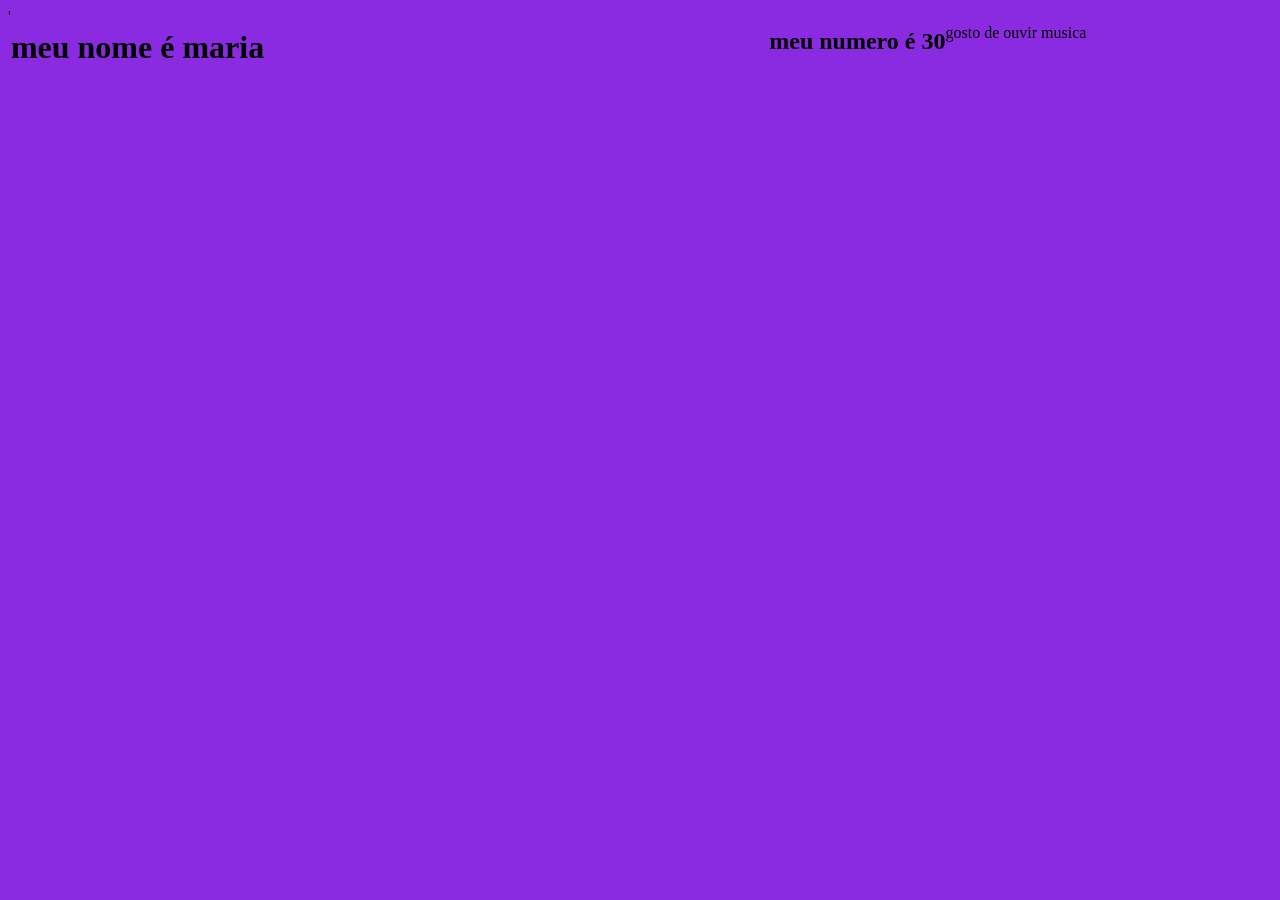
==== index.html @ 8f7a3055 "gfd" ====
'<!DOCTYPE html>
<html lang="pt">
<head>
    <meta charset="UTF-8">
    <meta name="viewport" content="width=device-width, initial-scale=1.0">
    <title>coxa doido</title>
    <link rel="stylesheet" href="style.css">
</head>
<body>
  <h1 class="nome">meu nome é maria</h1> 
    <h2>meu numero é 30</h2>
<p>gosto de ouvir musica</p>
</body>
</html>
---- style.css ----
.nome{
    width: 60%;
}

body{
background-color: #8a2be2;
display: flex;
}

div{
    margin: 20px;
    padding: 20px;
}
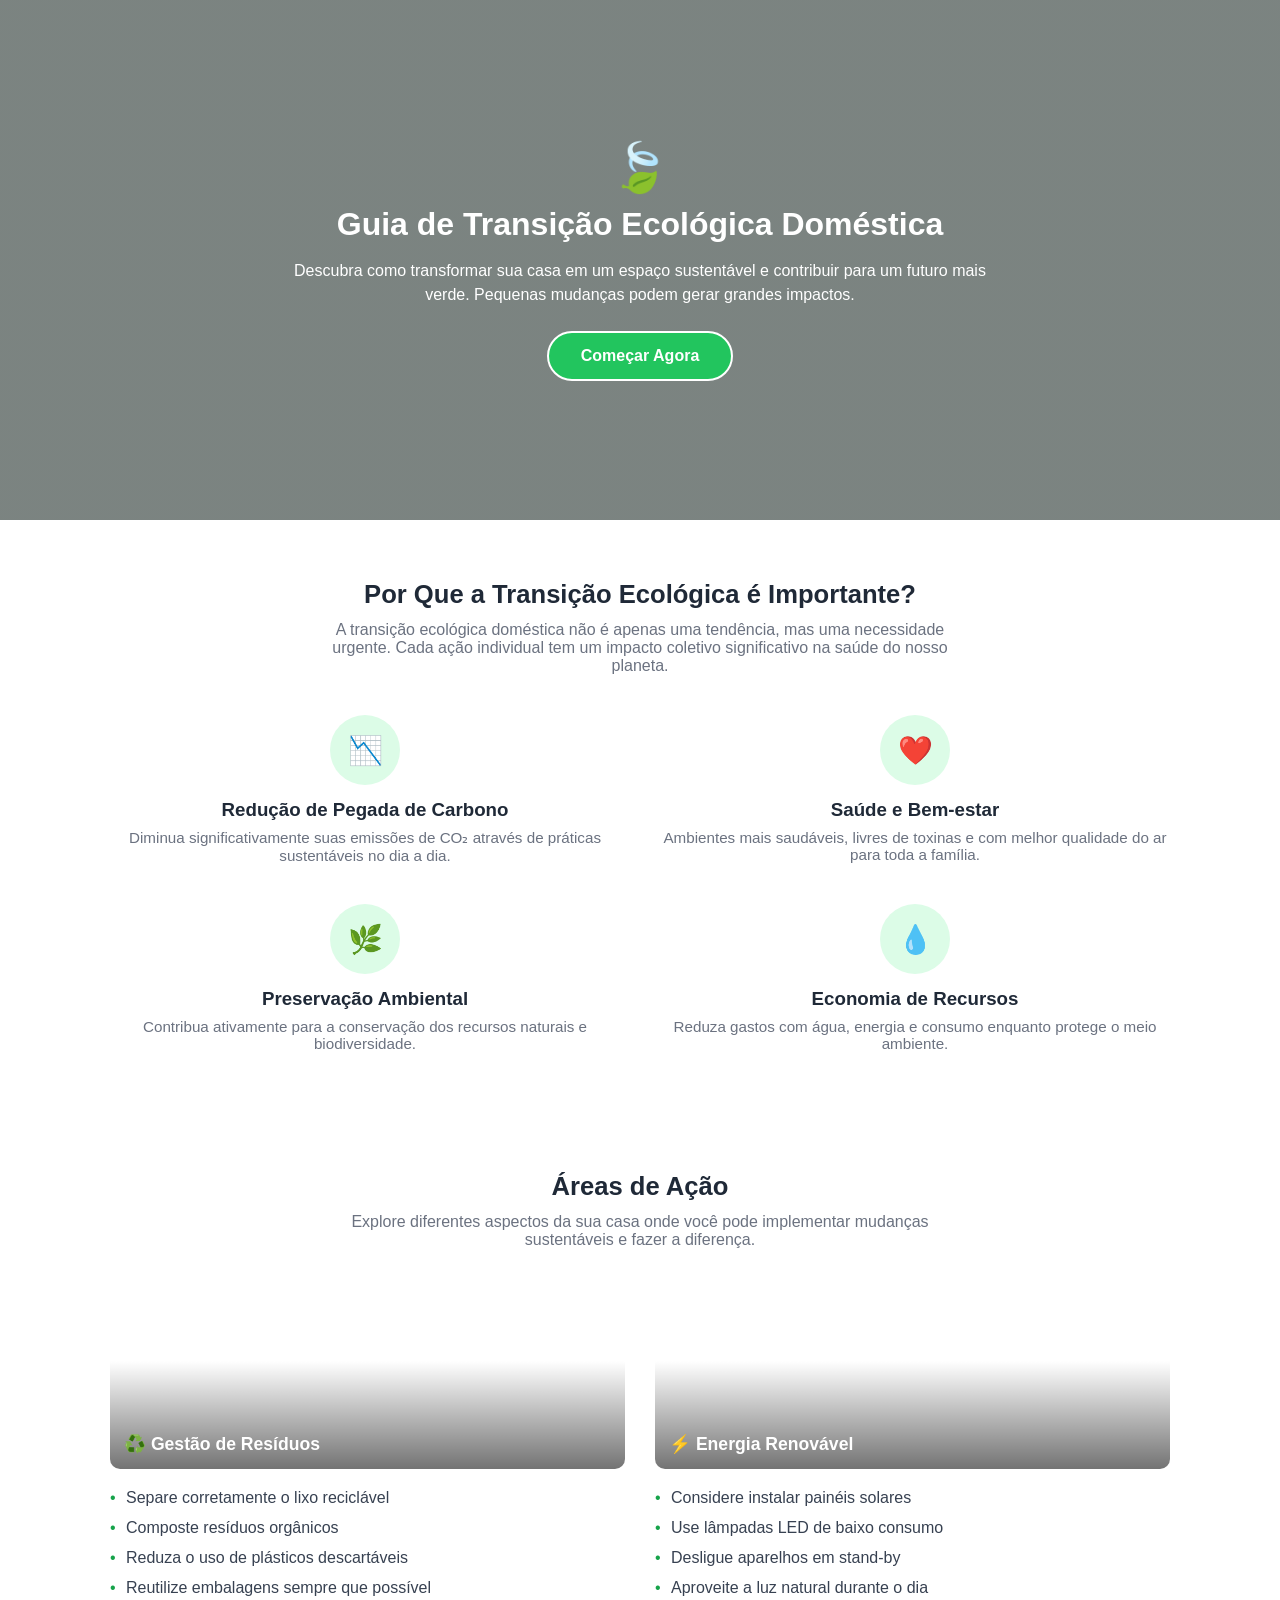
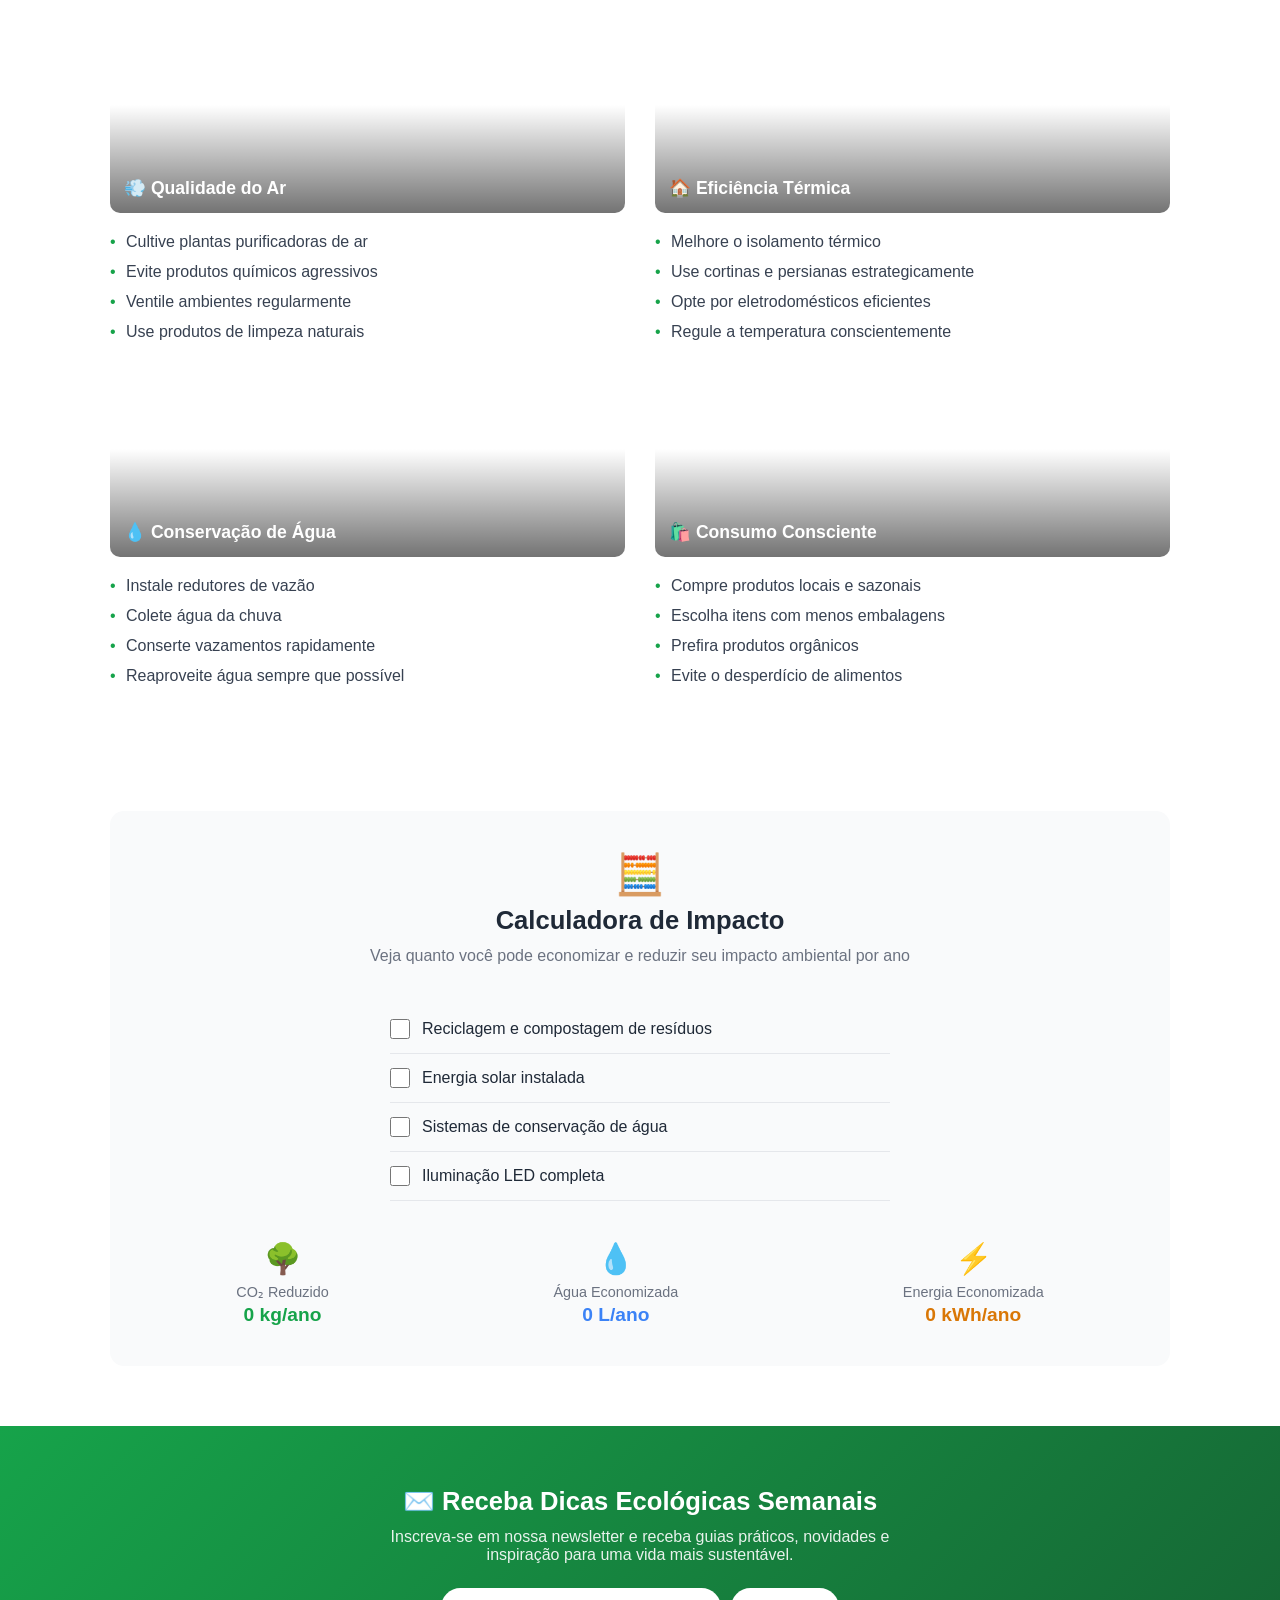
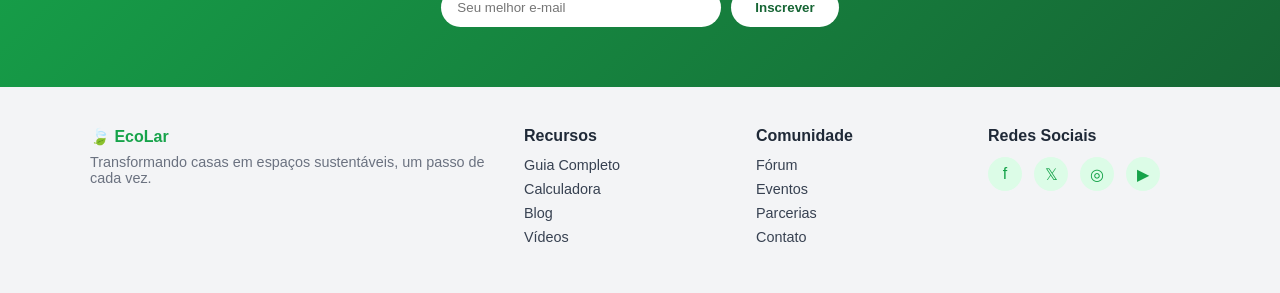
==== commit 68af2e0d: "ygfy8of" ====
--- a/index.html
+++ b/index.html
@@ -1,14 +1,219 @@
-'<!DOCTYPE html>
-<html lang="pt">
+<!DOCTYPE html>
+<html lang="pt-BR">
 <head>
-    <meta charset="UTF-8">
-    <meta name="viewport" content="width=device-width, initial-scale=1.0">
-    <title>coxa doido</title>
-    <link rel="stylesheet" href="style.css">
+<meta charset="UTF-8">
+<meta name="viewport" content="width=device-width, initial-scale=1.0">
+<title>EcoLar - Guia de Transição Ecológica Doméstica</title>
+<link rel="stylesheet" href="style.css">
 </head>
 <body>
-  <h1 class="nome">meu nome é maria</h1> 
-    <h2>meu numero é 30</h2>
-<p>gosto de ouvir musica</p>
+
+  <div class="hero">
+    <div class="hero-inner">
+      <div class="leaf-icon">🍃</div>
+      <h1>Guia de Transição Ecológica Doméstica</h1>
+      <p>Descubra como transformar sua casa em um espaço sustentável e contribuir para um futuro mais verde. Pequenas mudanças podem gerar grandes impactos.</p>
+      <button class="btn-primary" onclick="document.getElementById('calculadora').scrollIntoView({behavior:'smooth'})">Começar Agora</button>
+    </div>
+  </div>
+
+  <section>
+    <h2>Por Que a Transição Ecológica é Importante?</h2>
+    <p class="subtitle">A transição ecológica doméstica não é apenas uma tendência, mas uma necessidade urgente. Cada ação individual tem um impacto coletivo significativo na saúde do nosso planeta.</p>
+    <div class="why-grid">
+      <div class="why-item">
+        <div class="icon-circle">📉</div>
+        <h3>Redução de Pegada de Carbono</h3>
+        <p>Diminua significativamente suas emissões de CO₂ através de práticas sustentáveis no dia a dia.</p>
+      </div>
+      <div class="why-item">
+        <div class="icon-circle">❤️</div>
+        <h3>Saúde e Bem-estar</h3>
+        <p>Ambientes mais saudáveis, livres de toxinas e com melhor qualidade do ar para toda a família.</p>
+      </div>
+      <div class="why-item">
+        <div class="icon-circle">🌿</div>
+        <h3>Preservação Ambiental</h3>
+        <p>Contribua ativamente para a conservação dos recursos naturais e biodiversidade.</p>
+      </div>
+      <div class="why-item">
+        <div class="icon-circle">💧</div>
+        <h3>Economia de Recursos</h3>
+        <p>Reduza gastos com água, energia e consumo enquanto protege o meio ambiente.</p>
+      </div>
+    </div>
+  </section>
+
+  <section>
+    <h2>Áreas de Ação</h2>
+    <p class="subtitle">Explore diferentes aspectos da sua casa onde você pode implementar mudanças sustentáveis e fazer a diferença.</p>
+    <div class="cards-grid">
+      <div class="card">
+        <div class="card-img bg1"><span>♻️ Gestão de Resíduos</span></div>
+        <ul>
+          <li>Separe corretamente o lixo reciclável</li>
+          <li>Composte resíduos orgânicos</li>
+          <li>Reduza o uso de plásticos descartáveis</li>
+          <li>Reutilize embalagens sempre que possível</li>
+        </ul>
+      </div>
+      <div class="card">
+        <div class="card-img bg2"><span>⚡ Energia Renovável</span></div>
+        <ul>
+          <li>Considere instalar painéis solares</li>
+          <li>Use lâmpadas LED de baixo consumo</li>
+          <li>Desligue aparelhos em stand-by</li>
+          <li>Aproveite a luz natural durante o dia</li>
+        </ul>
+      </div>
+      <div class="card">
+        <div class="card-img bg3"><span>💨 Qualidade do Ar</span></div>
+        <ul>
+          <li>Cultive plantas purificadoras de ar</li>
+          <li>Evite produtos químicos agressivos</li>
+          <li>Ventile ambientes regularmente</li>
+          <li>Use produtos de limpeza naturais</li>
+        </ul>
+      </div>
+      <div class="card">
+        <div class="card-img bg4"><span>🏠 Eficiência Térmica</span></div>
+        <ul>
+          <li>Melhore o isolamento térmico</li>
+          <li>Use cortinas e persianas estrategicamente</li>
+          <li>Opte por eletrodomésticos eficientes</li>
+          <li>Regule a temperatura conscientemente</li>
+        </ul>
+      </div>
+      <div class="card">
+        <div class="card-img bg5"><span>💧 Conservação de Água</span></div>
+        <ul>
+          <li>Instale redutores de vazão</li>
+          <li>Colete água da chuva</li>
+          <li>Conserte vazamentos rapidamente</li>
+          <li>Reaproveite água sempre que possível</li>
+        </ul>
+      </div>
+      <div class="card">
+        <div class="card-img bg6"><span>🛍️ Consumo Consciente</span></div>
+        <ul>
+          <li>Compre produtos locais e sazonais</li>
+          <li>Escolha itens com menos embalagens</li>
+          <li>Prefira produtos orgânicos</li>
+          <li>Evite o desperdício de alimentos</li>
+        </ul>
+      </div>
+    </div>
+  </section>
+
+  <section id="calculadora">
+    <div class="calc-box">
+      <div class="calc-icon">🧮</div>
+      <h2>Calculadora de Impacto</h2>
+      <p class="subtitle">Veja quanto você pode economizar e reduzir seu impacto ambiental por ano</p>
+
+      <div class="calc-options">
+        <label class="calc-option">
+          <input type="checkbox" class="calc-check" data-co2="120" data-agua="0" data-energia="0">
+          Reciclagem e compostagem de resíduos
+        </label>
+        <label class="calc-option">
+          <input type="checkbox" class="calc-check" data-co2="800" data-agua="0" data-energia="2400">
+          Energia solar instalada
+        </label>
+        <label class="calc-option">
+          <input type="checkbox" class="calc-check" data-co2="30" data-agua="15000" data-energia="0">
+          Sistemas de conservação de água
+        </label>
+        <label class="calc-option">
+          <input type="checkbox" class="calc-check" data-co2="90" data-agua="0" data-energia="450">
+          Iluminação LED completa
+        </label>
+      </div>
+
+      <div class="calc-results">
+        <div class="result-item co2">
+          <div class="r-icon">🌳</div>
+          <div class="r-label">CO₂ Reduzido</div>
+          <div class="r-value"><span id="co2val">0</span> kg/ano</div>
+        </div>
+        <div class="result-item agua">
+          <div class="r-icon">💧</div>
+          <div class="r-label">Água Economizada</div>
+          <div class="r-value"><span id="aguaval">0</span> L/ano</div>
+        </div>
+        <div class="result-item energia">
+          <div class="r-icon">⚡</div>
+          <div class="r-label">Energia Economizada</div>
+          <div class="r-value"><span id="energiaval">0</span> kWh/ano</div>
+        </div>
+      </div>
+    </div>
+  </section>
+
+  <div class="newsletter">
+    <h2>✉️ Receba Dicas Ecológicas Semanais</h2>
+    <p>Inscreva-se em nossa newsletter e receba guias práticos, novidades e inspiração para uma vida mais sustentável.</p>
+    <form onsubmit="event.preventDefault(); alert('Inscrição simulada — este é um site de demonstração.');">
+      <input type="email" placeholder="Seu melhor e-mail" required>
+      <button type="submit">Inscrever</button>
+    </form>
+  </div>
+
+  <footer>
+    <div class="footer-grid">
+      <div>
+        <div class="footer-logo">🍃 EcoLar</div>
+        <p>Transformando casas em espaços sustentáveis, um passo de cada vez.</p>
+      </div>
+      <div>
+        <h4>Recursos</h4>
+        <ul>
+          <li><a href="#">Guia Completo</a></li>
+          <li><a href="#calculadora">Calculadora</a></li>
+          <li><a href="#">Blog</a></li>
+          <li><a href="#">Vídeos</a></li>
+        </ul>
+      </div>
+      <div>
+        <h4>Comunidade</h4>
+        <ul>
+          <li><a href="#">Fórum</a></li>
+          <li><a href="#">Eventos</a></li>
+          <li><a href="#">Parcerias</a></li>
+          <li><a href="#">Contato</a></li>
+        </ul>
+      </div>
+      <div>
+        <h4>Redes Sociais</h4>
+        <div class="social-icons">
+          <span>f</span><span>𝕏</span><span>◎</span><span>▶</span>
+        </div>
+      </div>
+    </div>
+  </footer>
+
+<script>
+  const checks = document.querySelectorAll('.calc-check');
+  const co2val = document.getElementById('co2val');
+  const aguaval = document.getElementById('aguaval');
+  const energiaval = document.getElementById('energiaval');
+
+  function atualizar() {
+    let co2 = 0, agua = 0, energia = 0;
+    checks.forEach(c => {
+      if (c.checked) {
+        co2 += Number(c.dataset.co2);
+        agua += Number(c.dataset.agua);
+        energia += Number(c.dataset.energia);
+      }
+    });
+    co2val.textContent = co2.toLocaleString('pt-BR');
+    aguaval.textContent = agua.toLocaleString('pt-BR');
+    energiaval.textContent = energia.toLocaleString('pt-BR');
+  }
+
+  checks.forEach(c => c.addEventListener('change', atualizar));
+</script>
+
 </body>
 </html>
--- a/style.css
+++ b/style.css
@@ -1,13 +1,129 @@
-.nome{
-    width: 60%;
+* { margin:0; padding:0; box-sizing:border-box; font-family: Arial, Helvetica, sans-serif; }
+body { color:#1f2937; background:#fff; }
+a { text-decoration:none; color:inherit; }
+
+/* HERO */
+.hero {
+  position:relative;
+  min-height:520px;
+  display:flex;
+  align-items:center;
+  justify-content:center;
+  text-align:center;
+  color:#fff;
+  background:
+    linear-gradient(rgba(15,30,25,0.55), rgba(15,30,25,0.55)),
+    url('https://images.unsplash.com/photo-1600585154340-be6161a56a0c?q=80&w=1600&auto=format&fit=crop') center/cover no-repeat;
+  padding:40px 20px;
+}
+.hero-inner { max-width:700px; }
+.leaf-icon { font-size:48px; margin-bottom:10px; }
+.hero h1 { font-size:2rem; margin-bottom:16px; }
+.hero p { font-size:1rem; margin-bottom:24px; line-height:1.5; }
+.btn-primary {
+  display:inline-block;
+  background:#22c55e;
+  border:2px solid #fff;
+  color:#fff;
+  padding:14px 32px;
+  border-radius:30px;
+  font-weight:bold;
+  cursor:pointer;
+  font-size:1rem;
+}
+.btn-primary:hover { background:#16a34a; }
+
+section { padding:60px 20px; max-width:1100px; margin:0 auto; }
+h2 { text-align:center; font-size:1.6rem; margin-bottom:12px; }
+.subtitle { text-align:center; color:#6b7280; max-width:650px; margin:0 auto 40px; }
+
+/* WHY GRID */
+.why-grid { display:grid; grid-template-columns:1fr 1fr; gap:40px; }
+@media (max-width:640px){ .why-grid{ grid-template-columns:1fr; } }
+.why-item { text-align:center; }
+.icon-circle {
+  width:70px; height:70px; border-radius:50%;
+  background:#dcfce7; color:#16a34a;
+  display:flex; align-items:center; justify-content:center;
+  font-size:28px; margin:0 auto 14px;
+}
+.why-item h3 { margin-bottom:8px; }
+.why-item p { color:#6b7280; font-size:0.95rem; }
+
+/* CARDS (action areas) */
+.cards-grid { display:grid; grid-template-columns:1fr 1fr; gap:30px; }
+@media (max-width:640px){ .cards-grid{ grid-template-columns:1fr; } }
+.card { }
+.card-img {
+  position:relative;
+  height:180px;
+  border-radius:10px;
+  background-size:cover;
+  background-position:center;
+  display:flex;
+  align-items:flex-end;
+  padding:14px;
+  color:#fff;
+  font-weight:bold;
+  font-size:1.1rem;
+}
+.card-img::before {
+  content:"";
+  position:absolute; inset:0;
+  background:linear-gradient(transparent 40%, rgba(0,0,0,0.55));
+  border-radius:10px;
+}
+.card-img span { position:relative; z-index:1; }
+.card ul { margin-top:14px; list-style:none; }
+.card li { padding:6px 0; color:#374151; position:relative; padding-left:16px; }
+.card li::before { content:"•"; color:#16a34a; position:absolute; left:0; }
+
+.bg1 { background-image:url('https://images.unsplash.com/photo-1532996122724-e3c354a0b15b?q=80&w=800&auto=format&fit=crop'); }
+.bg2 { background-image:url('https://images.unsplash.com/photo-1509391366360-2e959784a276?q=80&w=800&auto=format&fit=crop'); }
+.bg3 { background-image:url('https://images.unsplash.com/photo-1509391366360-2e959784a276?q=80&w=800&auto=format&fit=crop'); }
+.bg4 { background-image:url('https://images.unsplash.com/photo-1466611653911-95081537e5b7?q=80&w=800&auto=format&fit=crop'); }
+.bg5 { background-image:url('https://images.unsplash.com/photo-1519681393784-d120267933ba?q=80&w=800&auto=format&fit=crop'); }
+.bg6 { background-image:url('https://images.unsplash.com/photo-1542601906990-b4d3fb778b09?q=80&w=800&auto=format&fit=crop'); }
+
+/* CALCULATOR */
+.calc-box { background:#f9fafb; border-radius:14px; padding:40px 24px; }
+.calc-icon { text-align:center; font-size:40px; margin-bottom:8px; }
+.calc-options { max-width:500px; margin:30px auto; }
+.calc-option { display:flex; align-items:center; gap:12px; padding:14px 0; border-bottom:1px solid #e5e7eb; font-size:1rem; }
+.calc-option input { width:20px; height:20px; }
+.calc-results { display:flex; justify-content:space-around; margin-top:40px; flex-wrap:wrap; gap:20px; text-align:center; }
+.result-item .r-icon { font-size:30px; margin-bottom:8px; }
+.result-item .r-label { color:#6b7280; font-size:0.9rem; }
+.result-item .r-value { font-weight:bold; font-size:1.2rem; margin-top:4px; }
+.co2 .r-icon, .co2 .r-value { color:#16a34a; }
+.agua .r-icon, .agua .r-value { color:#3b82f6; }
+.energia .r-icon, .energia .r-value { color:#d97706; }
+
+/* NEWSLETTER */
+.newsletter {
+  background:linear-gradient(135deg,#16a34a,#166534);
+  color:#fff;
+  text-align:center;
+  padding:60px 20px;
+}
+.newsletter h2 { color:#fff; }
+.newsletter p { max-width:500px; margin:0 auto 24px; opacity:0.9; }
+.newsletter form { display:flex; justify-content:center; gap:10px; flex-wrap:wrap; }
+.newsletter input[type=email] {
+  padding:12px 16px; border-radius:30px; border:none; width:280px; max-width:80vw;
+}
+.newsletter button {
+  padding:12px 24px; border-radius:30px; border:none; background:#fff; color:#166534; font-weight:bold; cursor:pointer;
 }
 
-body{
-background-color: #8a2be2;
-display: flex;
-}
-
-div{
-    margin: 20px;
-    padding: 20px;
-}+/* FOOTER */
+footer { background:#f3f4f6; padding:40px 20px; }
+.footer-grid { max-width:1100px; margin:0 auto; display:grid; grid-template-columns:2fr 1fr 1fr 1fr; gap:30px; }
+@media (max-width:640px){ .footer-grid{ grid-template-columns:1fr 1fr; } }
+footer h4 { margin-bottom:12px; font-size:1rem; }
+footer p { color:#6b7280; font-size:0.9rem; }
+footer ul { list-style:none; }
+footer li { margin-bottom:8px; color:#374151; font-size:0.9rem; }
+.footer-logo { font-weight:bold; color:#16a34a; margin-bottom:8px; }
+.social-icons { display:flex; gap:12px; }
+.social-icons span { width:34px; height:34px; border-radius:50%; background:#dcfce7; color:#16a34a; display:flex; align-items:center; justify-content:center; }
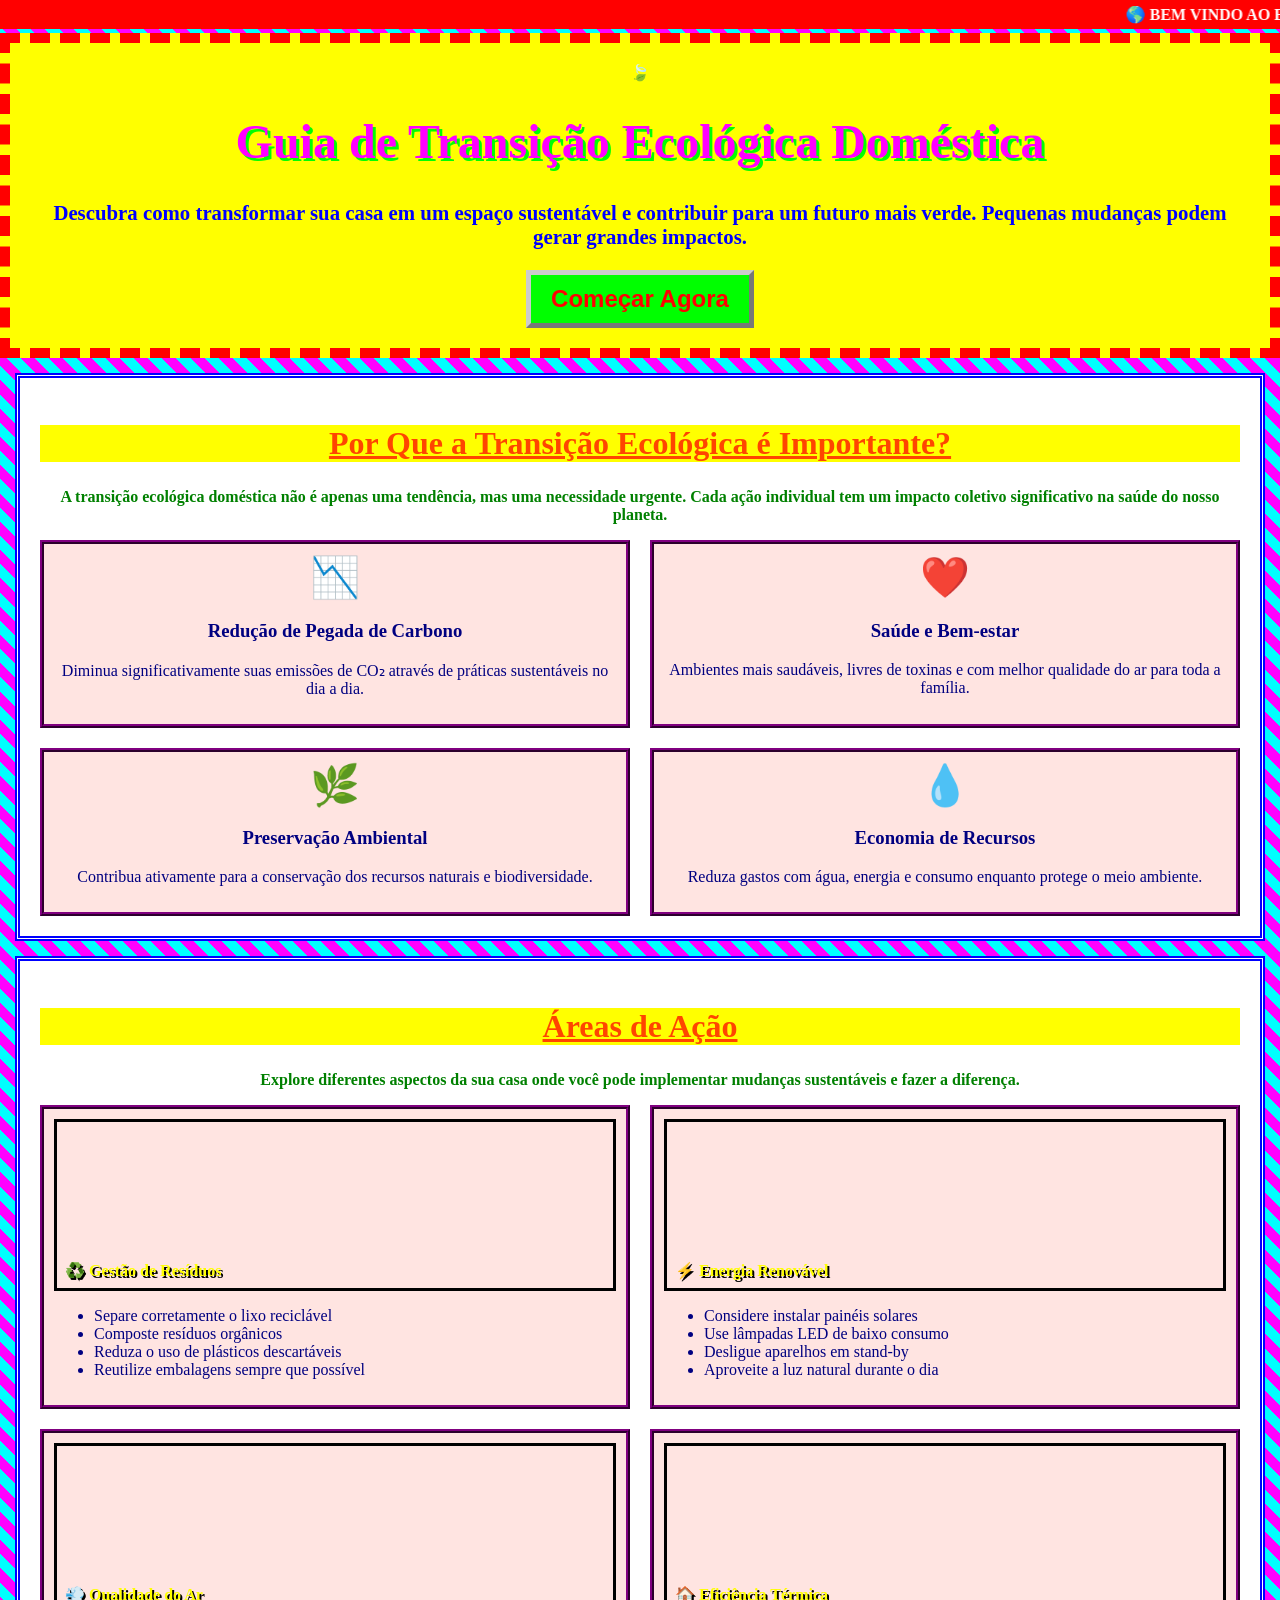
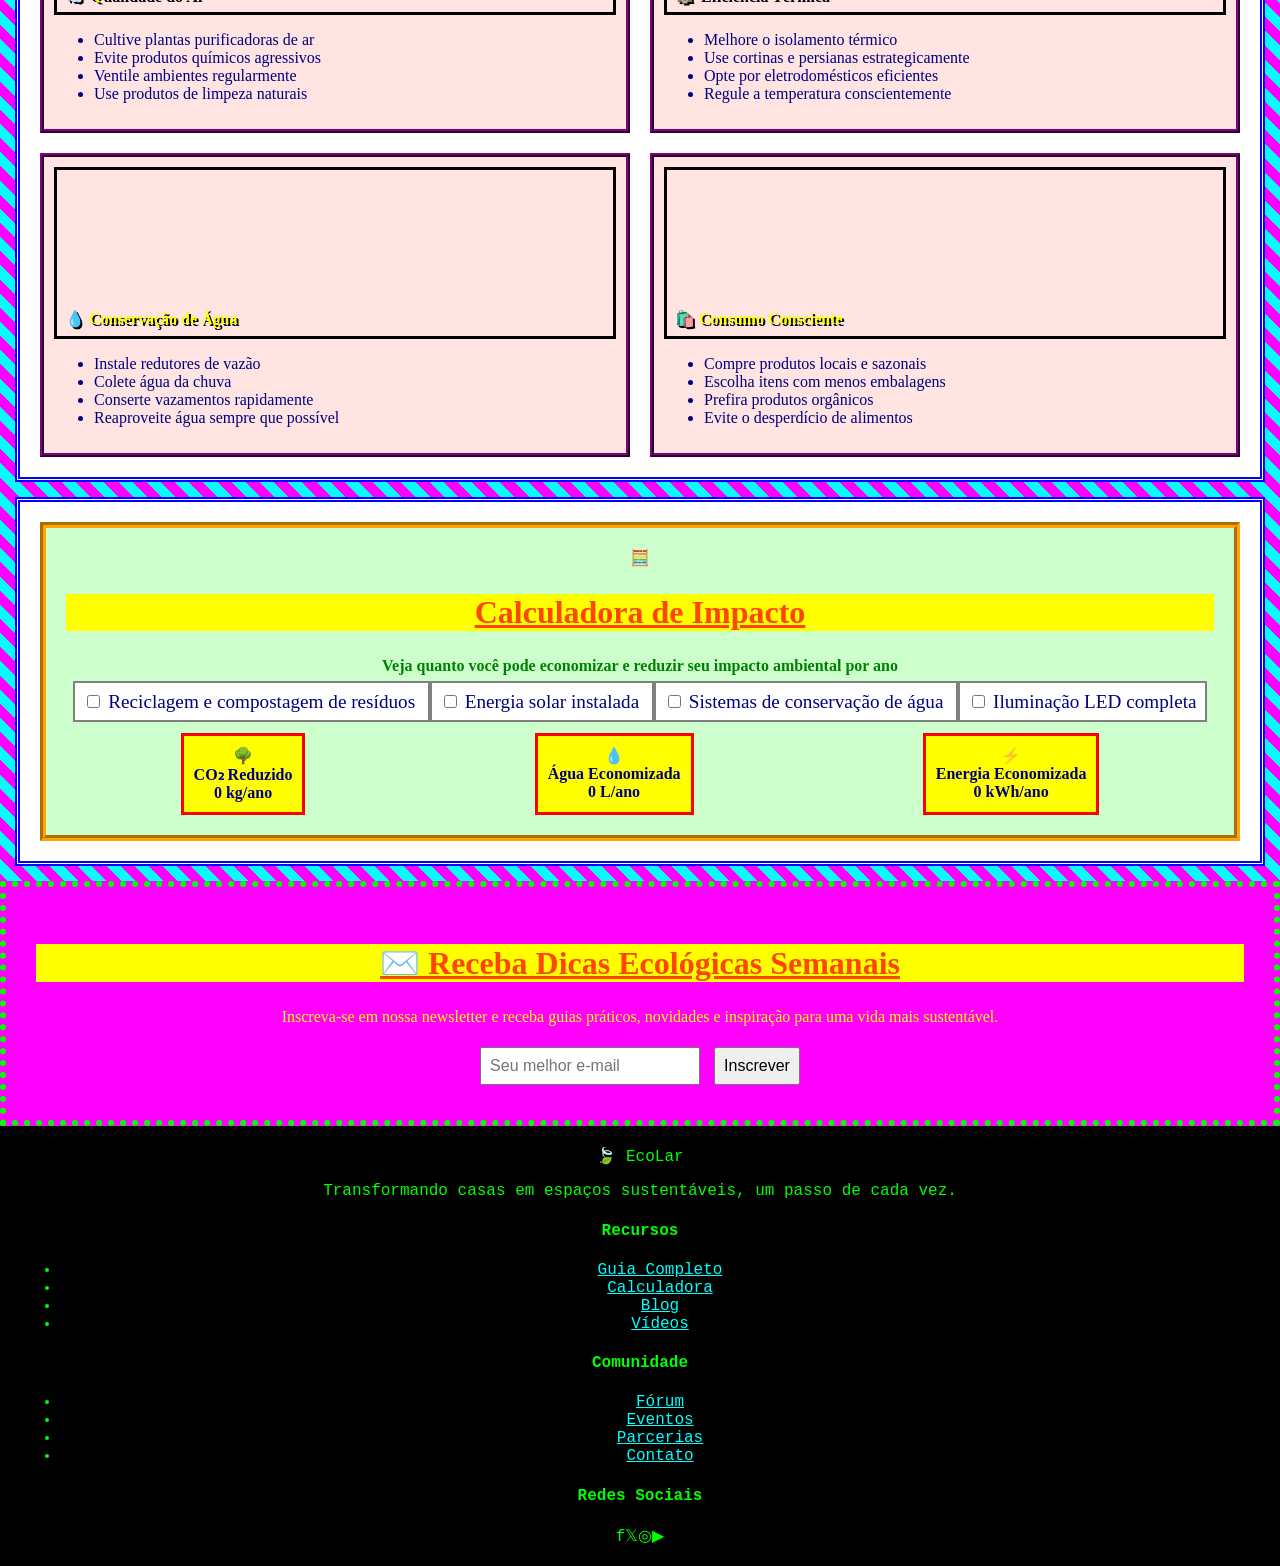
==== commit c640e918: "vgvcg" ====
--- a/index.html
+++ b/index.html
@@ -7,6 +7,7 @@
 <link rel="stylesheet" href="style.css">
 </head>
 <body>
+  <marquee>🌎 BEM VINDO AO ECOLAR - O MELHOR SITE ECOLOGICO DA WEB 🌎 VISITANTE Nº 000482 🌎</marquee>
 
   <div class="hero">
     <div class="hero-inner">
--- a/style.css
+++ b/style.css
@@ -1,82 +1,104 @@
-* { margin:0; padding:0; box-sizing:border-box; font-family: Arial, Helvetica, sans-serif; }
-body { color:#1f2937; background:#fff; }
-a { text-decoration:none; color:inherit; }
+body {
+  background-color: #00ffff;
+  background-image: repeating-linear-gradient(45deg, #ff00ff 0, #ff00ff 10px, #00ffff 10px, #00ffff 20px);
+  font-family: "Comic Sans MS", cursive;
+  color: #000080;
+  margin: 0;
+  padding: 0;
+}
 
-/* HERO */
+a {
+  color: #ff0000;
+}
+a:visited {
+  color: #800080;
+}
+
 .hero {
-  position:relative;
-  min-height:520px;
-  display:flex;
-  align-items:center;
-  justify-content:center;
-  text-align:center;
-  color:#fff;
-  background:
-    linear-gradient(rgba(15,30,25,0.55), rgba(15,30,25,0.55)),
-    url('https://images.unsplash.com/photo-1600585154340-be6161a56a0c?q=80&w=1600&auto=format&fit=crop') center/cover no-repeat;
-  padding:40px 20px;
+  text-align: center;
+  padding: 20px;
+  background-color: yellow;
+  border: 10px dashed red;
 }
-.hero-inner { max-width:700px; }
-.leaf-icon { font-size:48px; margin-bottom:10px; }
-.hero h1 { font-size:2rem; margin-bottom:16px; }
-.hero p { font-size:1rem; margin-bottom:24px; line-height:1.5; }
+
+.hero h1 {
+  font-size: 3rem;
+  color: #ff00ff;
+  text-shadow: 3px 3px #00ff00;
+  animation: piscar 1s infinite;
+}
+
+@keyframes piscar {
+  0%, 49% { opacity: 1; }
+  50%, 100% { opacity: 0; }
+}
+
+.hero p {
+  font-size: 1.3rem;
+  color: #0000ff;
+  font-weight: bold;
+}
+
 .btn-primary {
-  display:inline-block;
-  background:#22c55e;
-  border:2px solid #fff;
-  color:#fff;
-  padding:14px 32px;
-  border-radius:30px;
-  font-weight:bold;
-  cursor:pointer;
-  font-size:1rem;
+  background-color: lime;
+  color: red;
+  font-size: 1.5rem;
+  font-weight: bold;
+  border: 5px outset #ccc;
+  padding: 10px 20px;
+  cursor: pointer;
 }
-.btn-primary:hover { background:#16a34a; }
 
-section { padding:60px 20px; max-width:1100px; margin:0 auto; }
-h2 { text-align:center; font-size:1.6rem; margin-bottom:12px; }
-.subtitle { text-align:center; color:#6b7280; max-width:650px; margin:0 auto 40px; }
+section {
+  padding: 20px;
+  margin: 15px;
+  background-color: white;
+  border: 5px double blue;
+}
 
-/* WHY GRID */
-.why-grid { display:grid; grid-template-columns:1fr 1fr; gap:40px; }
-@media (max-width:640px){ .why-grid{ grid-template-columns:1fr; } }
-.why-item { text-align:center; }
+h2 {
+  text-align: center;
+  color: #ff4500;
+  font-size: 2rem;
+  text-decoration: underline;
+  background-color: #ffff00;
+}
+
+.subtitle {
+  text-align: center;
+  color: green;
+  font-weight: bold;
+}
+
+.why-grid, .cards-grid {
+  display: grid;
+  grid-template-columns: 1fr 1fr;
+  gap: 20px;
+}
+
+.why-item, .card {
+  background-color: #ffe4e1;
+  border: 4px ridge purple;
+  padding: 10px;
+  text-align: center;
+}
+
 .icon-circle {
-  width:70px; height:70px; border-radius:50%;
-  background:#dcfce7; color:#16a34a;
-  display:flex; align-items:center; justify-content:center;
-  font-size:28px; margin:0 auto 14px;
+  font-size: 40px;
 }
-.why-item h3 { margin-bottom:8px; }
-.why-item p { color:#6b7280; font-size:0.95rem; }
 
-/* CARDS (action areas) */
-.cards-grid { display:grid; grid-template-columns:1fr 1fr; gap:30px; }
-@media (max-width:640px){ .cards-grid{ grid-template-columns:1fr; } }
-.card { }
 .card-img {
-  position:relative;
-  height:180px;
-  border-radius:10px;
-  background-size:cover;
-  background-position:center;
-  display:flex;
-  align-items:flex-end;
-  padding:14px;
-  color:#fff;
-  font-weight:bold;
-  font-size:1.1rem;
+  height: 150px;
+  background-size: cover;
+  background-position: center;
+  border: 3px solid black;
+  display: flex;
+  align-items: flex-end;
+  padding: 8px;
+  color: yellow;
+  font-weight: bold;
+  text-shadow: 2px 2px black;
 }
-.card-img::before {
-  content:"";
-  position:absolute; inset:0;
-  background:linear-gradient(transparent 40%, rgba(0,0,0,0.55));
-  border-radius:10px;
-}
-.card-img span { position:relative; z-index:1; }
-.card ul { margin-top:14px; list-style:none; }
-.card li { padding:6px 0; color:#374151; position:relative; padding-left:16px; }
-.card li::before { content:"•"; color:#16a34a; position:absolute; left:0; }
 
 .bg1 { background-image:url('https://images.unsplash.com/photo-1532996122724-e3c354a0b15b?q=80&w=800&auto=format&fit=crop'); }
 .bg2 { background-image:url('https://images.unsplash.com/photo-1509391366360-2e959784a276?q=80&w=800&auto=format&fit=crop'); }
@@ -85,45 +107,69 @@
 .bg5 { background-image:url('https://images.unsplash.com/photo-1519681393784-d120267933ba?q=80&w=800&auto=format&fit=crop'); }
 .bg6 { background-image:url('https://images.unsplash.com/photo-1542601906990-b4d3fb778b09?q=80&w=800&auto=format&fit=crop'); }
 
-/* CALCULATOR */
-.calc-box { background:#f9fafb; border-radius:14px; padding:40px 24px; }
-.calc-icon { text-align:center; font-size:40px; margin-bottom:8px; }
-.calc-options { max-width:500px; margin:30px auto; }
-.calc-option { display:flex; align-items:center; gap:12px; padding:14px 0; border-bottom:1px solid #e5e7eb; font-size:1rem; }
-.calc-option input { width:20px; height:20px; }
-.calc-results { display:flex; justify-content:space-around; margin-top:40px; flex-wrap:wrap; gap:20px; text-align:center; }
-.result-item .r-icon { font-size:30px; margin-bottom:8px; }
-.result-item .r-label { color:#6b7280; font-size:0.9rem; }
-.result-item .r-value { font-weight:bold; font-size:1.2rem; margin-top:4px; }
-.co2 .r-icon, .co2 .r-value { color:#16a34a; }
-.agua .r-icon, .agua .r-value { color:#3b82f6; }
-.energia .r-icon, .energia .r-value { color:#d97706; }
-
-/* NEWSLETTER */
-.newsletter {
-  background:linear-gradient(135deg,#16a34a,#166534);
-  color:#fff;
-  text-align:center;
-  padding:60px 20px;
-}
-.newsletter h2 { color:#fff; }
-.newsletter p { max-width:500px; margin:0 auto 24px; opacity:0.9; }
-.newsletter form { display:flex; justify-content:center; gap:10px; flex-wrap:wrap; }
-.newsletter input[type=email] {
-  padding:12px 16px; border-radius:30px; border:none; width:280px; max-width:80vw;
-}
-.newsletter button {
-  padding:12px 24px; border-radius:30px; border:none; background:#fff; color:#166534; font-weight:bold; cursor:pointer;
+.card ul {
+  text-align: left;
+  color: navy;
 }
 
-/* FOOTER */
-footer { background:#f3f4f6; padding:40px 20px; }
-.footer-grid { max-width:1100px; margin:0 auto; display:grid; grid-template-columns:2fr 1fr 1fr 1fr; gap:30px; }
-@media (max-width:640px){ .footer-grid{ grid-template-columns:1fr 1fr; } }
-footer h4 { margin-bottom:12px; font-size:1rem; }
-footer p { color:#6b7280; font-size:0.9rem; }
-footer ul { list-style:none; }
-footer li { margin-bottom:8px; color:#374151; font-size:0.9rem; }
-.footer-logo { font-weight:bold; color:#16a34a; margin-bottom:8px; }
-.social-icons { display:flex; gap:12px; }
-.social-icons span { width:34px; height:34px; border-radius:50%; background:#dcfce7; color:#16a34a; display:flex; align-items:center; justify-content:center; }+.calc-box {
+  background-color: #ccffcc;
+  border: 6px groove orange;
+  padding: 20px;
+  text-align: center;
+}
+
+.calc-option {
+  font-size: 1.2rem;
+  background-color: white;
+  border: 2px solid gray;
+  margin: 5px 0;
+  padding: 8px;
+}
+
+.calc-results {
+  display: flex;
+  justify-content: space-around;
+  flex-wrap: wrap;
+  margin-top: 20px;
+}
+
+.result-item {
+  background-color: yellow;
+  border: 3px solid red;
+  padding: 10px;
+  font-weight: bold;
+}
+
+.newsletter {
+  background-color: fuchsia;
+  color: yellow;
+  text-align: center;
+  padding: 30px;
+  border: 6px dotted lime;
+}
+
+.newsletter input, .newsletter button {
+  font-size: 1rem;
+  padding: 8px;
+  margin: 5px;
+}
+
+footer {
+  background-color: black;
+  color: lime;
+  text-align: center;
+  padding: 20px;
+  font-family: "Courier New", monospace;
+}
+
+footer a {
+  color: cyan;
+}
+
+marquee {
+  background-color: red;
+  color: white;
+  font-weight: bold;
+  padding: 5px;
+}
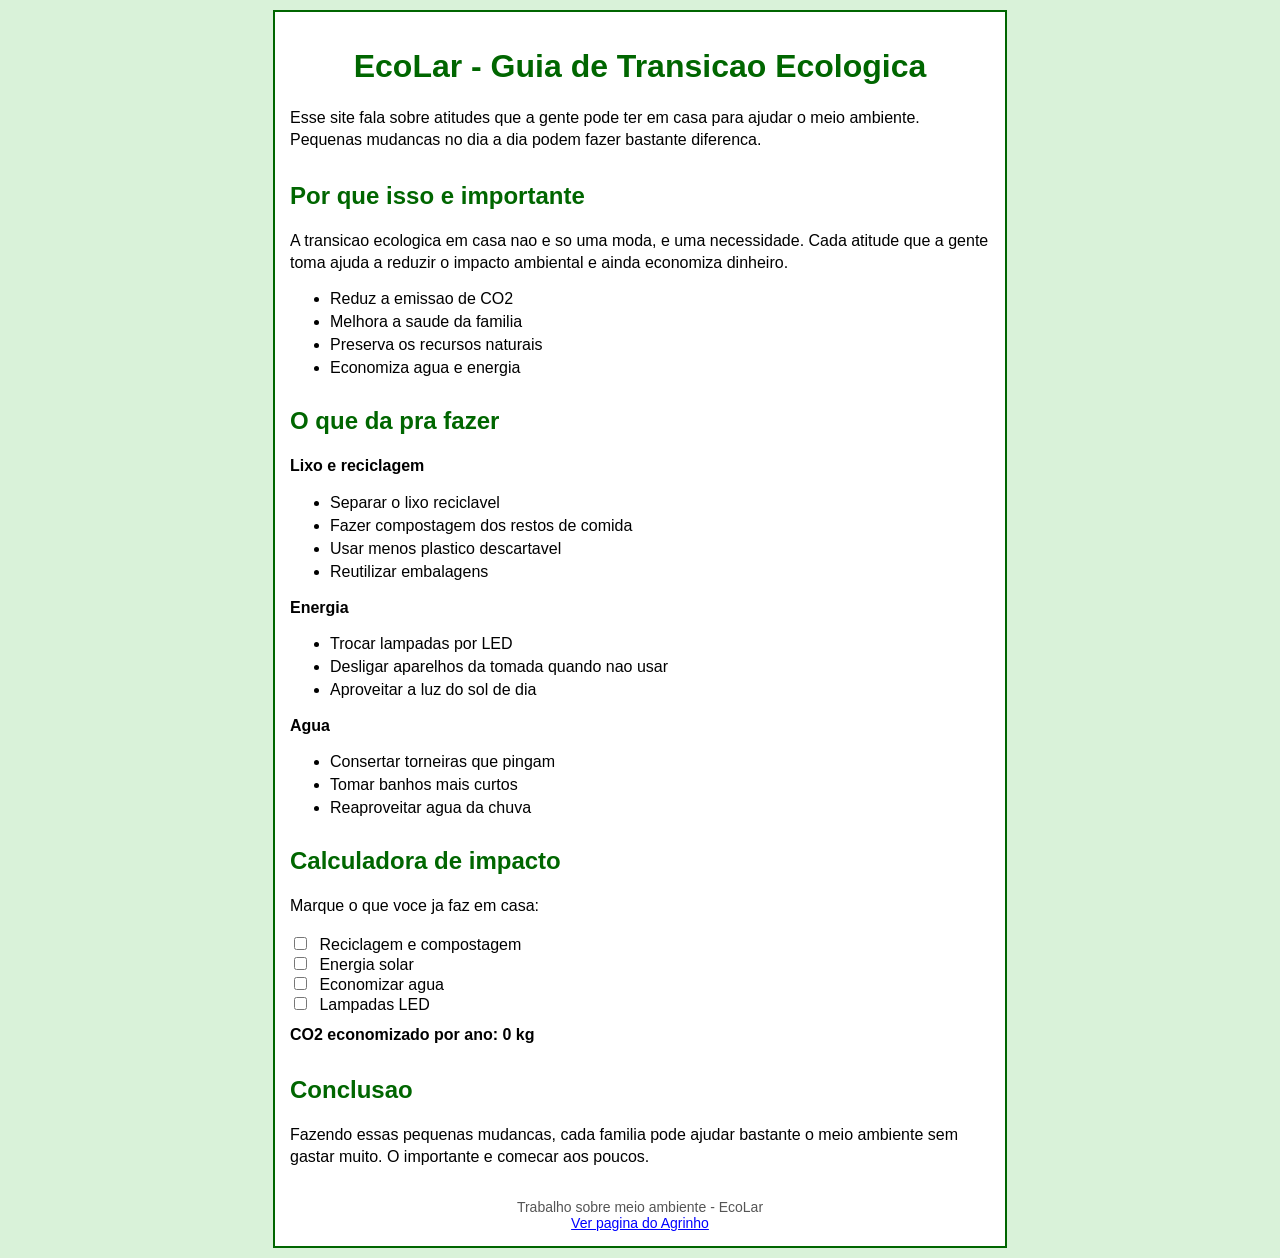
==== commit d04c7e85: "kjmk" ====
--- a/index.html
+++ b/index.html
@@ -2,218 +2,85 @@
 <html lang="pt-BR">
 <head>
 <meta charset="UTF-8">
-<meta name="viewport" content="width=device-width, initial-scale=1.0">
-<title>EcoLar - Guia de Transição Ecológica Doméstica</title>
+<title>EcoLar</title>
 <link rel="stylesheet" href="style.css">
 </head>
 <body>
-  <marquee>🌎 BEM VINDO AO ECOLAR - O MELHOR SITE ECOLOGICO DA WEB 🌎 VISITANTE Nº 000482 🌎</marquee>
 
-  <div class="hero">
-    <div class="hero-inner">
-      <div class="leaf-icon">🍃</div>
-      <h1>Guia de Transição Ecológica Doméstica</h1>
-      <p>Descubra como transformar sua casa em um espaço sustentável e contribuir para um futuro mais verde. Pequenas mudanças podem gerar grandes impactos.</p>
-      <button class="btn-primary" onclick="document.getElementById('calculadora').scrollIntoView({behavior:'smooth'})">Começar Agora</button>
-    </div>
-  </div>
+<div class="container">
 
-  <section>
-    <h2>Por Que a Transição Ecológica é Importante?</h2>
-    <p class="subtitle">A transição ecológica doméstica não é apenas uma tendência, mas uma necessidade urgente. Cada ação individual tem um impacto coletivo significativo na saúde do nosso planeta.</p>
-    <div class="why-grid">
-      <div class="why-item">
-        <div class="icon-circle">📉</div>
-        <h3>Redução de Pegada de Carbono</h3>
-        <p>Diminua significativamente suas emissões de CO₂ através de práticas sustentáveis no dia a dia.</p>
-      </div>
-      <div class="why-item">
-        <div class="icon-circle">❤️</div>
-        <h3>Saúde e Bem-estar</h3>
-        <p>Ambientes mais saudáveis, livres de toxinas e com melhor qualidade do ar para toda a família.</p>
-      </div>
-      <div class="why-item">
-        <div class="icon-circle">🌿</div>
-        <h3>Preservação Ambiental</h3>
-        <p>Contribua ativamente para a conservação dos recursos naturais e biodiversidade.</p>
-      </div>
-      <div class="why-item">
-        <div class="icon-circle">💧</div>
-        <h3>Economia de Recursos</h3>
-        <p>Reduza gastos com água, energia e consumo enquanto protege o meio ambiente.</p>
-      </div>
-    </div>
-  </section>
+  <h1>EcoLar - Guia de Transicao Ecologica</h1>
 
-  <section>
-    <h2>Áreas de Ação</h2>
-    <p class="subtitle">Explore diferentes aspectos da sua casa onde você pode implementar mudanças sustentáveis e fazer a diferença.</p>
-    <div class="cards-grid">
-      <div class="card">
-        <div class="card-img bg1"><span>♻️ Gestão de Resíduos</span></div>
-        <ul>
-          <li>Separe corretamente o lixo reciclável</li>
-          <li>Composte resíduos orgânicos</li>
-          <li>Reduza o uso de plásticos descartáveis</li>
-          <li>Reutilize embalagens sempre que possível</li>
-        </ul>
-      </div>
-      <div class="card">
-        <div class="card-img bg2"><span>⚡ Energia Renovável</span></div>
-        <ul>
-          <li>Considere instalar painéis solares</li>
-          <li>Use lâmpadas LED de baixo consumo</li>
-          <li>Desligue aparelhos em stand-by</li>
-          <li>Aproveite a luz natural durante o dia</li>
-        </ul>
-      </div>
-      <div class="card">
-        <div class="card-img bg3"><span>💨 Qualidade do Ar</span></div>
-        <ul>
-          <li>Cultive plantas purificadoras de ar</li>
-          <li>Evite produtos químicos agressivos</li>
-          <li>Ventile ambientes regularmente</li>
-          <li>Use produtos de limpeza naturais</li>
-        </ul>
-      </div>
-      <div class="card">
-        <div class="card-img bg4"><span>🏠 Eficiência Térmica</span></div>
-        <ul>
-          <li>Melhore o isolamento térmico</li>
-          <li>Use cortinas e persianas estrategicamente</li>
-          <li>Opte por eletrodomésticos eficientes</li>
-          <li>Regule a temperatura conscientemente</li>
-        </ul>
-      </div>
-      <div class="card">
-        <div class="card-img bg5"><span>💧 Conservação de Água</span></div>
-        <ul>
-          <li>Instale redutores de vazão</li>
-          <li>Colete água da chuva</li>
-          <li>Conserte vazamentos rapidamente</li>
-          <li>Reaproveite água sempre que possível</li>
-        </ul>
-      </div>
-      <div class="card">
-        <div class="card-img bg6"><span>🛍️ Consumo Consciente</span></div>
-        <ul>
-          <li>Compre produtos locais e sazonais</li>
-          <li>Escolha itens com menos embalagens</li>
-          <li>Prefira produtos orgânicos</li>
-          <li>Evite o desperdício de alimentos</li>
-        </ul>
-      </div>
-    </div>
-  </section>
+  <p>Esse site fala sobre atitudes que a gente pode ter em casa para ajudar o meio ambiente. Pequenas mudancas no dia a dia podem fazer bastante diferenca.</p>
 
-  <section id="calculadora">
-    <div class="calc-box">
-      <div class="calc-icon">🧮</div>
-      <h2>Calculadora de Impacto</h2>
-      <p class="subtitle">Veja quanto você pode economizar e reduzir seu impacto ambiental por ano</p>
+  <h2>Por que isso e importante</h2>
+  <p>A transicao ecologica em casa nao e so uma moda, e uma necessidade. Cada atitude que a gente toma ajuda a reduzir o impacto ambiental e ainda economiza dinheiro.</p>
+  <ul>
+    <li>Reduz a emissao de CO2</li>
+    <li>Melhora a saude da familia</li>
+    <li>Preserva os recursos naturais</li>
+    <li>Economiza agua e energia</li>
+  </ul>
 
-      <div class="calc-options">
-        <label class="calc-option">
-          <input type="checkbox" class="calc-check" data-co2="120" data-agua="0" data-energia="0">
-          Reciclagem e compostagem de resíduos
-        </label>
-        <label class="calc-option">
-          <input type="checkbox" class="calc-check" data-co2="800" data-agua="0" data-energia="2400">
-          Energia solar instalada
-        </label>
-        <label class="calc-option">
-          <input type="checkbox" class="calc-check" data-co2="30" data-agua="15000" data-energia="0">
-          Sistemas de conservação de água
-        </label>
-        <label class="calc-option">
-          <input type="checkbox" class="calc-check" data-co2="90" data-agua="0" data-energia="450">
-          Iluminação LED completa
-        </label>
-      </div>
+  <h2>O que da pra fazer</h2>
 
-      <div class="calc-results">
-        <div class="result-item co2">
-          <div class="r-icon">🌳</div>
-          <div class="r-label">CO₂ Reduzido</div>
-          <div class="r-value"><span id="co2val">0</span> kg/ano</div>
-        </div>
-        <div class="result-item agua">
-          <div class="r-icon">💧</div>
-          <div class="r-label">Água Economizada</div>
-          <div class="r-value"><span id="aguaval">0</span> L/ano</div>
-        </div>
-        <div class="result-item energia">
-          <div class="r-icon">⚡</div>
-          <div class="r-label">Energia Economizada</div>
-          <div class="r-value"><span id="energiaval">0</span> kWh/ano</div>
-        </div>
-      </div>
-    </div>
-  </section>
+  <p><b>Lixo e reciclagem</b></p>
+  <ul>
+    <li>Separar o lixo reciclavel</li>
+    <li>Fazer compostagem dos restos de comida</li>
+    <li>Usar menos plastico descartavel</li>
+    <li>Reutilizar embalagens</li>
+  </ul>
 
-  <div class="newsletter">
-    <h2>✉️ Receba Dicas Ecológicas Semanais</h2>
-    <p>Inscreva-se em nossa newsletter e receba guias práticos, novidades e inspiração para uma vida mais sustentável.</p>
-    <form onsubmit="event.preventDefault(); alert('Inscrição simulada — este é um site de demonstração.');">
-      <input type="email" placeholder="Seu melhor e-mail" required>
-      <button type="submit">Inscrever</button>
-    </form>
-  </div>
+  <p><b>Energia</b></p>
+  <ul>
+    <li>Trocar lampadas por LED</li>
+    <li>Desligar aparelhos da tomada quando nao usar</li>
+    <li>Aproveitar a luz do sol de dia</li>
+  </ul>
+
+  <p><b>Agua</b></p>
+  <ul>
+    <li>Consertar torneiras que pingam</li>
+    <li>Tomar banhos mais curtos</li>
+    <li>Reaproveitar agua da chuva</li>
+  </ul>
+
+  <h2>Calculadora de impacto</h2>
+  <p>Marque o que voce ja faz em casa:</p>
+
+  <input type="checkbox" class="calc" data-co2="120"> Reciclagem e compostagem<br>
+  <input type="checkbox" class="calc" data-co2="800"> Energia solar<br>
+  <input type="checkbox" class="calc" data-co2="30"> Economizar agua<br>
+  <input type="checkbox" class="calc" data-co2="90"> Lampadas LED<br>
+
+  <p class="resultado">CO2 economizado por ano: <span id="resultado">0</span> kg</p>
+
+  <h2>Conclusao</h2>
+  <p>Fazendo essas pequenas mudancas, cada familia pode ajudar bastante o meio ambiente sem gastar muito. O importante e comecar aos poucos.</p>
 
   <footer>
-    <div class="footer-grid">
-      <div>
-        <div class="footer-logo">🍃 EcoLar</div>
-        <p>Transformando casas em espaços sustentáveis, um passo de cada vez.</p>
-      </div>
-      <div>
-        <h4>Recursos</h4>
-        <ul>
-          <li><a href="#">Guia Completo</a></li>
-          <li><a href="#calculadora">Calculadora</a></li>
-          <li><a href="#">Blog</a></li>
-          <li><a href="#">Vídeos</a></li>
-        </ul>
-      </div>
-      <div>
-        <h4>Comunidade</h4>
-        <ul>
-          <li><a href="#">Fórum</a></li>
-          <li><a href="#">Eventos</a></li>
-          <li><a href="#">Parcerias</a></li>
-          <li><a href="#">Contato</a></li>
-        </ul>
-      </div>
-      <div>
-        <h4>Redes Sociais</h4>
-        <div class="social-icons">
-          <span>f</span><span>𝕏</span><span>◎</span><span>▶</span>
-        </div>
-      </div>
-    </div>
+    Trabalho sobre meio ambiente - EcoLar<br>
+    <a href="agrinho.html">Ver pagina do Agrinho</a>
   </footer>
 
+</div>
+
 <script>
-  const checks = document.querySelectorAll('.calc-check');
-  const co2val = document.getElementById('co2val');
-  const aguaval = document.getElementById('aguaval');
-  const energiaval = document.getElementById('energiaval');
+var checks = document.querySelectorAll('.calc');
+var resultado = document.getElementById('resultado');
 
-  function atualizar() {
-    let co2 = 0, agua = 0, energia = 0;
-    checks.forEach(c => {
-      if (c.checked) {
-        co2 += Number(c.dataset.co2);
-        agua += Number(c.dataset.agua);
-        energia += Number(c.dataset.energia);
+for (var i = 0; i < checks.length; i++) {
+  checks[i].addEventListener('change', function() {
+    var total = 0;
+    for (var j = 0; j < checks.length; j++) {
+      if (checks[j].checked) {
+        total = total + Number(checks[j].getAttribute('data-co2'));
       }
-    });
-    co2val.textContent = co2.toLocaleString('pt-BR');
-    aguaval.textContent = agua.toLocaleString('pt-BR');
-    energiaval.textContent = energia.toLocaleString('pt-BR');
-  }
-
-  checks.forEach(c => c.addEventListener('change', atualizar));
+    }
+    resultado.textContent = total;
+  });
+}
 </script>
 
 </body>
--- a/style.css
+++ b/style.css
@@ -1,175 +1,67 @@
 body {
-  background-color: #00ffff;
-  background-image: repeating-linear-gradient(45deg, #ff00ff 0, #ff00ff 10px, #00ffff 10px, #00ffff 20px);
-  font-family: "Comic Sans MS", cursive;
-  color: #000080;
-  margin: 0;
-  padding: 0;
+  background-color: #d9f2d9;
+  font-family: Arial, sans-serif;
+  color: #000000;
+  margin: 10px;
+}
+
+h1 {
+  color: #006600;
+  text-align: center;
+}
+
+h2 {
+  color: #006600;
+  margin-top: 30px;
+}
+
+p {
+  font-size: 16px;
+  line-height: 1.4;
+}
+
+.container {
+  max-width: 700px;
+  margin: 0 auto;
+  background-color: #ffffff;
+  padding: 15px;
+  border: 2px solid #006600;
+}
+
+ul {
+  font-size: 16px;
+}
+
+li {
+  margin-bottom: 5px;
+}
+
+button {
+  background-color: #4caf50;
+  color: white;
+  font-size: 16px;
+  padding: 8px 16px;
+  border: none;
+  cursor: pointer;
+  margin-top: 10px;
+}
+
+input[type="checkbox"] {
+  margin-right: 8px;
+}
+
+.resultado {
+  font-weight: bold;
+  margin-top: 10px;
+}
+
+footer {
+  text-align: center;
+  margin-top: 30px;
+  font-size: 14px;
+  color: #555555;
 }
 
 a {
-  color: #ff0000;
-}
-a:visited {
-  color: #800080;
-}
-
-.hero {
-  text-align: center;
-  padding: 20px;
-  background-color: yellow;
-  border: 10px dashed red;
-}
-
-.hero h1 {
-  font-size: 3rem;
-  color: #ff00ff;
-  text-shadow: 3px 3px #00ff00;
-  animation: piscar 1s infinite;
-}
-
-@keyframes piscar {
-  0%, 49% { opacity: 1; }
-  50%, 100% { opacity: 0; }
-}
-
-.hero p {
-  font-size: 1.3rem;
   color: #0000ff;
-  font-weight: bold;
-}
-
-.btn-primary {
-  background-color: lime;
-  color: red;
-  font-size: 1.5rem;
-  font-weight: bold;
-  border: 5px outset #ccc;
-  padding: 10px 20px;
-  cursor: pointer;
-}
-
-section {
-  padding: 20px;
-  margin: 15px;
-  background-color: white;
-  border: 5px double blue;
-}
-
-h2 {
-  text-align: center;
-  color: #ff4500;
-  font-size: 2rem;
-  text-decoration: underline;
-  background-color: #ffff00;
-}
-
-.subtitle {
-  text-align: center;
-  color: green;
-  font-weight: bold;
-}
-
-.why-grid, .cards-grid {
-  display: grid;
-  grid-template-columns: 1fr 1fr;
-  gap: 20px;
-}
-
-.why-item, .card {
-  background-color: #ffe4e1;
-  border: 4px ridge purple;
-  padding: 10px;
-  text-align: center;
-}
-
-.icon-circle {
-  font-size: 40px;
-}
-
-.card-img {
-  height: 150px;
-  background-size: cover;
-  background-position: center;
-  border: 3px solid black;
-  display: flex;
-  align-items: flex-end;
-  padding: 8px;
-  color: yellow;
-  font-weight: bold;
-  text-shadow: 2px 2px black;
-}
-
-.bg1 { background-image:url('https://images.unsplash.com/photo-1532996122724-e3c354a0b15b?q=80&w=800&auto=format&fit=crop'); }
-.bg2 { background-image:url('https://images.unsplash.com/photo-1509391366360-2e959784a276?q=80&w=800&auto=format&fit=crop'); }
-.bg3 { background-image:url('https://images.unsplash.com/photo-1509391366360-2e959784a276?q=80&w=800&auto=format&fit=crop'); }
-.bg4 { background-image:url('https://images.unsplash.com/photo-1466611653911-95081537e5b7?q=80&w=800&auto=format&fit=crop'); }
-.bg5 { background-image:url('https://images.unsplash.com/photo-1519681393784-d120267933ba?q=80&w=800&auto=format&fit=crop'); }
-.bg6 { background-image:url('https://images.unsplash.com/photo-1542601906990-b4d3fb778b09?q=80&w=800&auto=format&fit=crop'); }
-
-.card ul {
-  text-align: left;
-  color: navy;
-}
-
-.calc-box {
-  background-color: #ccffcc;
-  border: 6px groove orange;
-  padding: 20px;
-  text-align: center;
-}
-
-.calc-option {
-  font-size: 1.2rem;
-  background-color: white;
-  border: 2px solid gray;
-  margin: 5px 0;
-  padding: 8px;
-}
-
-.calc-results {
-  display: flex;
-  justify-content: space-around;
-  flex-wrap: wrap;
-  margin-top: 20px;
-}
-
-.result-item {
-  background-color: yellow;
-  border: 3px solid red;
-  padding: 10px;
-  font-weight: bold;
-}
-
-.newsletter {
-  background-color: fuchsia;
-  color: yellow;
-  text-align: center;
-  padding: 30px;
-  border: 6px dotted lime;
-}
-
-.newsletter input, .newsletter button {
-  font-size: 1rem;
-  padding: 8px;
-  margin: 5px;
-}
-
-footer {
-  background-color: black;
-  color: lime;
-  text-align: center;
-  padding: 20px;
-  font-family: "Courier New", monospace;
-}
-
-footer a {
-  color: cyan;
-}
-
-marquee {
-  background-color: red;
-  color: white;
-  font-weight: bold;
-  padding: 5px;
 }
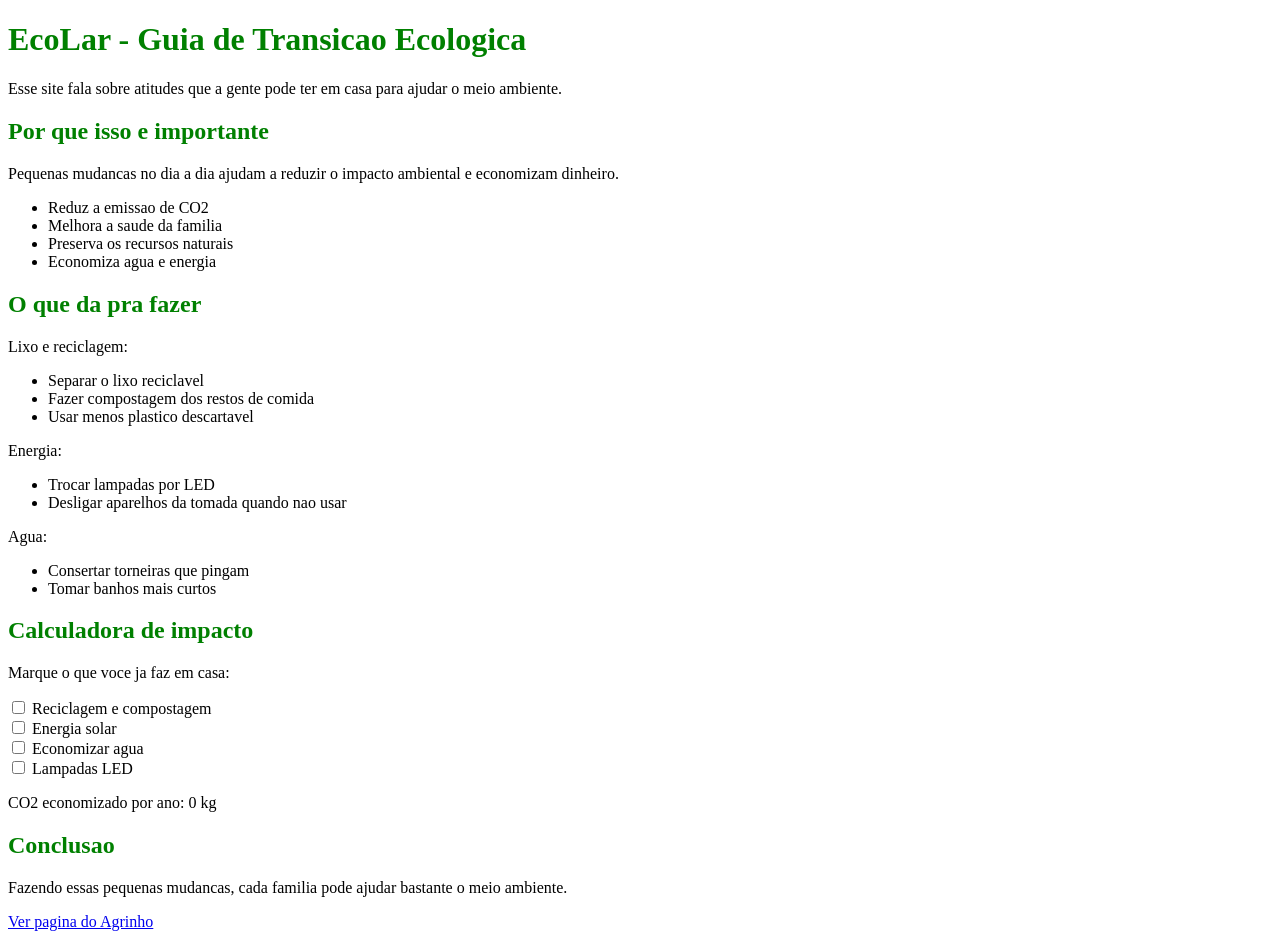
==== commit bb72d3a5: "kjmk" ====
--- a/index.html
+++ b/index.html
@@ -1,70 +1,59 @@
 <!DOCTYPE html>
-<html lang="pt-BR">
+<html>
 <head>
-<meta charset="UTF-8">
 <title>EcoLar</title>
 <link rel="stylesheet" href="style.css">
 </head>
 <body>
 
-<div class="container">
+<h1>EcoLar - Guia de Transicao Ecologica</h1>
 
-  <h1>EcoLar - Guia de Transicao Ecologica</h1>
+<p>Esse site fala sobre atitudes que a gente pode ter em casa para ajudar o meio ambiente.</p>
 
-  <p>Esse site fala sobre atitudes que a gente pode ter em casa para ajudar o meio ambiente. Pequenas mudancas no dia a dia podem fazer bastante diferenca.</p>
+<h2>Por que isso e importante</h2>
+<p>Pequenas mudancas no dia a dia ajudam a reduzir o impacto ambiental e economizam dinheiro.</p>
+<ul>
+<li>Reduz a emissao de CO2</li>
+<li>Melhora a saude da familia</li>
+<li>Preserva os recursos naturais</li>
+<li>Economiza agua e energia</li>
+</ul>
 
-  <h2>Por que isso e importante</h2>
-  <p>A transicao ecologica em casa nao e so uma moda, e uma necessidade. Cada atitude que a gente toma ajuda a reduzir o impacto ambiental e ainda economiza dinheiro.</p>
-  <ul>
-    <li>Reduz a emissao de CO2</li>
-    <li>Melhora a saude da familia</li>
-    <li>Preserva os recursos naturais</li>
-    <li>Economiza agua e energia</li>
-  </ul>
+<h2>O que da pra fazer</h2>
 
-  <h2>O que da pra fazer</h2>
+<p>Lixo e reciclagem:</p>
+<ul>
+<li>Separar o lixo reciclavel</li>
+<li>Fazer compostagem dos restos de comida</li>
+<li>Usar menos plastico descartavel</li>
+</ul>
 
-  <p><b>Lixo e reciclagem</b></p>
-  <ul>
-    <li>Separar o lixo reciclavel</li>
-    <li>Fazer compostagem dos restos de comida</li>
-    <li>Usar menos plastico descartavel</li>
-    <li>Reutilizar embalagens</li>
-  </ul>
+<p>Energia:</p>
+<ul>
+<li>Trocar lampadas por LED</li>
+<li>Desligar aparelhos da tomada quando nao usar</li>
+</ul>
 
-  <p><b>Energia</b></p>
-  <ul>
-    <li>Trocar lampadas por LED</li>
-    <li>Desligar aparelhos da tomada quando nao usar</li>
-    <li>Aproveitar a luz do sol de dia</li>
-  </ul>
+<p>Agua:</p>
+<ul>
+<li>Consertar torneiras que pingam</li>
+<li>Tomar banhos mais curtos</li>
+</ul>
 
-  <p><b>Agua</b></p>
-  <ul>
-    <li>Consertar torneiras que pingam</li>
-    <li>Tomar banhos mais curtos</li>
-    <li>Reaproveitar agua da chuva</li>
-  </ul>
+<h2>Calculadora de impacto</h2>
+<p>Marque o que voce ja faz em casa:</p>
 
-  <h2>Calculadora de impacto</h2>
-  <p>Marque o que voce ja faz em casa:</p>
+<input type="checkbox" class="calc" data-co2="120"> Reciclagem e compostagem<br>
+<input type="checkbox" class="calc" data-co2="800"> Energia solar<br>
+<input type="checkbox" class="calc" data-co2="30"> Economizar agua<br>
+<input type="checkbox" class="calc" data-co2="90"> Lampadas LED<br>
 
-  <input type="checkbox" class="calc" data-co2="120"> Reciclagem e compostagem<br>
-  <input type="checkbox" class="calc" data-co2="800"> Energia solar<br>
-  <input type="checkbox" class="calc" data-co2="30"> Economizar agua<br>
-  <input type="checkbox" class="calc" data-co2="90"> Lampadas LED<br>
+<p>CO2 economizado por ano: <span id="resultado">0</span> kg</p>
 
-  <p class="resultado">CO2 economizado por ano: <span id="resultado">0</span> kg</p>
+<h2>Conclusao</h2>
+<p>Fazendo essas pequenas mudancas, cada familia pode ajudar bastante o meio ambiente.</p>
 
-  <h2>Conclusao</h2>
-  <p>Fazendo essas pequenas mudancas, cada familia pode ajudar bastante o meio ambiente sem gastar muito. O importante e comecar aos poucos.</p>
-
-  <footer>
-    Trabalho sobre meio ambiente - EcoLar<br>
-    <a href="agrinho.html">Ver pagina do Agrinho</a>
-  </footer>
-
-</div>
+<p><a href="agrinho.html">Ver pagina do Agrinho</a></p>
 
 <script>
 var checks = document.querySelectorAll('.calc');
--- a/style.css
+++ b/style.css
@@ -1,67 +1,7 @@
-body {
-  background-color: #d9f2d9;
-  font-family: Arial, sans-serif;
-  color: #000000;
-  margin: 10px;
-}
-
 h1 {
-  color: #006600;
-  text-align: center;
+  color: green;
 }
 
 h2 {
-  color: #006600;
-  margin-top: 30px;
-}
-
-p {
-  font-size: 16px;
-  line-height: 1.4;
-}
-
-.container {
-  max-width: 700px;
-  margin: 0 auto;
-  background-color: #ffffff;
-  padding: 15px;
-  border: 2px solid #006600;
-}
-
-ul {
-  font-size: 16px;
-}
-
-li {
-  margin-bottom: 5px;
-}
-
-button {
-  background-color: #4caf50;
-  color: white;
-  font-size: 16px;
-  padding: 8px 16px;
-  border: none;
-  cursor: pointer;
-  margin-top: 10px;
-}
-
-input[type="checkbox"] {
-  margin-right: 8px;
-}
-
-.resultado {
-  font-weight: bold;
-  margin-top: 10px;
-}
-
-footer {
-  text-align: center;
-  margin-top: 30px;
-  font-size: 14px;
-  color: #555555;
-}
-
-a {
-  color: #0000ff;
+  color: green;
 }
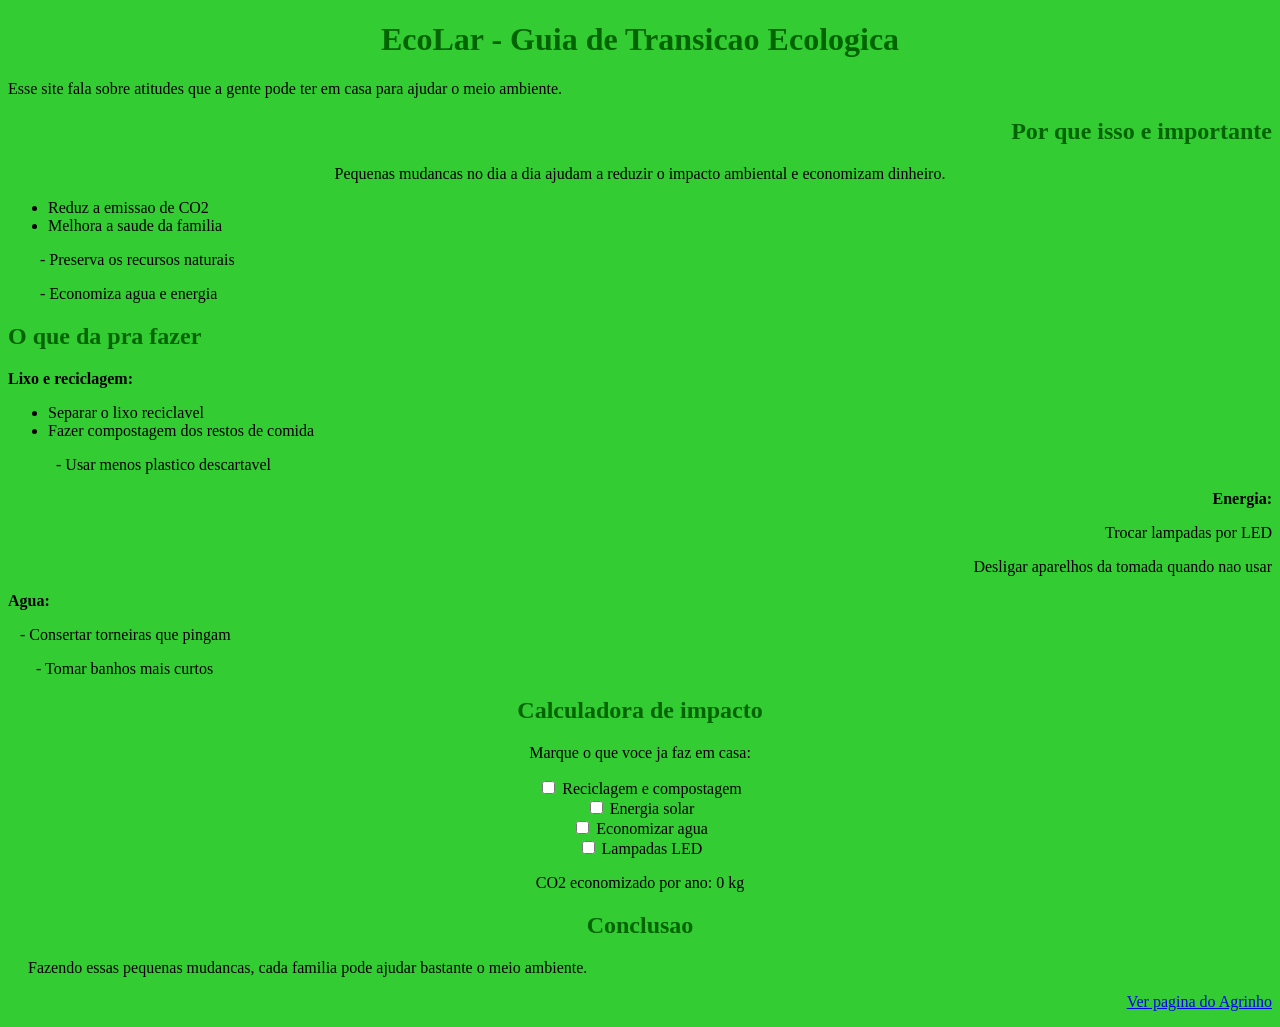
==== commit aaf2a6cb: "kjmk" ====
--- a/index.html
+++ b/index.html
@@ -6,40 +6,37 @@
 </head>
 <body>
 
-<h1>EcoLar - Guia de Transicao Ecologica</h1>
+<center><h1>EcoLar - Guia de Transicao Ecologica</h1></center>
 
 <p>Esse site fala sobre atitudes que a gente pode ter em casa para ajudar o meio ambiente.</p>
 
-<h2>Por que isso e importante</h2>
-<p>Pequenas mudancas no dia a dia ajudam a reduzir o impacto ambiental e economizam dinheiro.</p>
+<h2 align="right">Por que isso e importante</h2>
+<p align="center">Pequenas mudancas no dia a dia ajudam a reduzir o impacto ambiental e economizam dinheiro.</p>
 <ul>
 <li>Reduz a emissao de CO2</li>
 <li>Melhora a saude da familia</li>
-<li>Preserva os recursos naturais</li>
-<li>Economiza agua e energia</li>
 </ul>
+<p>&nbsp;&nbsp;&nbsp;&nbsp;&nbsp;&nbsp;&nbsp;&nbsp;- Preserva os recursos naturais</p>
+<p>&nbsp;&nbsp;&nbsp;&nbsp;&nbsp;&nbsp;&nbsp;&nbsp;- Economiza agua e energia</p>
 
 <h2>O que da pra fazer</h2>
 
-<p>Lixo e reciclagem:</p>
+<p><b>Lixo e reciclagem:</b></p>
 <ul>
 <li>Separar o lixo reciclavel</li>
 <li>Fazer compostagem dos restos de comida</li>
-<li>Usar menos plastico descartavel</li>
 </ul>
+<p>&nbsp;&nbsp;&nbsp;&nbsp;&nbsp;&nbsp;&nbsp;&nbsp;&nbsp;&nbsp;&nbsp;&nbsp;- Usar menos plastico descartavel</p>
 
-<p>Energia:</p>
-<ul>
-<li>Trocar lampadas por LED</li>
-<li>Desligar aparelhos da tomada quando nao usar</li>
-</ul>
+<p align="right"><b>Energia:</b></p>
+<p align="right">Trocar lampadas por LED</p>
+<p align="right">Desligar aparelhos da tomada quando nao usar</p>
 
-<p>Agua:</p>
-<ul>
-<li>Consertar torneiras que pingam</li>
-<li>Tomar banhos mais curtos</li>
-</ul>
+<p><b>Agua:</b></p>
+<p>&nbsp;&nbsp;&nbsp;- Consertar torneiras que pingam</p>
+<p>&nbsp;&nbsp;&nbsp;&nbsp;&nbsp;&nbsp;&nbsp;- Tomar banhos mais curtos</p>
 
+<center>
 <h2>Calculadora de impacto</h2>
 <p>Marque o que voce ja faz em casa:</p>
 
@@ -49,11 +46,12 @@
 <input type="checkbox" class="calc" data-co2="90"> Lampadas LED<br>
 
 <p>CO2 economizado por ano: <span id="resultado">0</span> kg</p>
+</center>
 
-<h2>Conclusao</h2>
-<p>Fazendo essas pequenas mudancas, cada familia pode ajudar bastante o meio ambiente.</p>
+<h2 align="center">Conclusao</h2>
+<p>&nbsp;&nbsp;&nbsp;&nbsp;&nbsp;Fazendo essas pequenas mudancas, cada familia pode ajudar bastante o meio ambiente.</p>
 
-<p><a href="agrinho.html">Ver pagina do Agrinho</a></p>
+<p align="right"><a href="agrinho.html">Ver pagina do Agrinho</a></p>
 
 <script>
 var checks = document.querySelectorAll('.calc');
--- a/style.css
+++ b/style.css
@@ -1,7 +1,11 @@
+body {
+  background-color: #33cc33;
+}
+
 h1 {
-  color: green;
+  color: darkgreen;
 }
 
 h2 {
-  color: green;
+  color: darkgreen;
 }
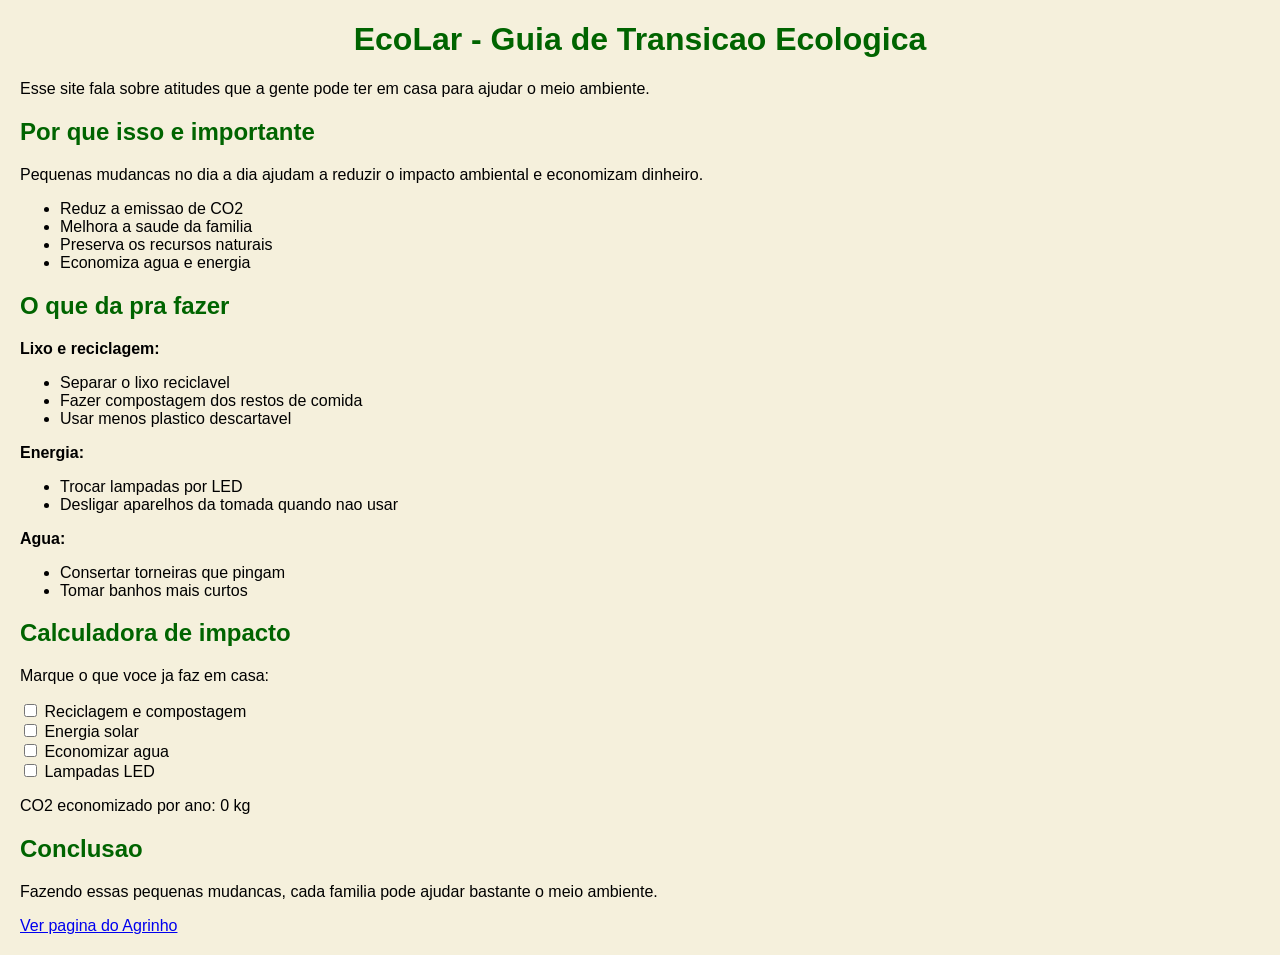
==== commit 8929f3f3: "hgvtrfdu" ====
--- a/index.html
+++ b/index.html
@@ -10,14 +10,14 @@
 
 <p>Esse site fala sobre atitudes que a gente pode ter em casa para ajudar o meio ambiente.</p>
 
-<h2 align="right">Por que isso e importante</h2>
-<p align="center">Pequenas mudancas no dia a dia ajudam a reduzir o impacto ambiental e economizam dinheiro.</p>
+<h2>Por que isso e importante</h2>
+<p>Pequenas mudancas no dia a dia ajudam a reduzir o impacto ambiental e economizam dinheiro.</p>
 <ul>
 <li>Reduz a emissao de CO2</li>
 <li>Melhora a saude da familia</li>
+<li>Preserva os recursos naturais</li>
+<li>Economiza agua e energia</li>
 </ul>
-<p>&nbsp;&nbsp;&nbsp;&nbsp;&nbsp;&nbsp;&nbsp;&nbsp;- Preserva os recursos naturais</p>
-<p>&nbsp;&nbsp;&nbsp;&nbsp;&nbsp;&nbsp;&nbsp;&nbsp;- Economiza agua e energia</p>
 
 <h2>O que da pra fazer</h2>
 
@@ -25,18 +25,21 @@
 <ul>
 <li>Separar o lixo reciclavel</li>
 <li>Fazer compostagem dos restos de comida</li>
+<li>Usar menos plastico descartavel</li>
 </ul>
-<p>&nbsp;&nbsp;&nbsp;&nbsp;&nbsp;&nbsp;&nbsp;&nbsp;&nbsp;&nbsp;&nbsp;&nbsp;- Usar menos plastico descartavel</p>
 
-<p align="right"><b>Energia:</b></p>
-<p align="right">Trocar lampadas por LED</p>
-<p align="right">Desligar aparelhos da tomada quando nao usar</p>
+<p><b>Energia:</b></p>
+<ul>
+<li>Trocar lampadas por LED</li>
+<li>Desligar aparelhos da tomada quando nao usar</li>
+</ul>
 
 <p><b>Agua:</b></p>
-<p>&nbsp;&nbsp;&nbsp;- Consertar torneiras que pingam</p>
-<p>&nbsp;&nbsp;&nbsp;&nbsp;&nbsp;&nbsp;&nbsp;- Tomar banhos mais curtos</p>
+<ul>
+<li>Consertar torneiras que pingam</li>
+<li>Tomar banhos mais curtos</li>
+</ul>
 
-<center>
 <h2>Calculadora de impacto</h2>
 <p>Marque o que voce ja faz em casa:</p>
 
@@ -46,12 +49,11 @@
 <input type="checkbox" class="calc" data-co2="90"> Lampadas LED<br>
 
 <p>CO2 economizado por ano: <span id="resultado">0</span> kg</p>
-</center>
 
-<h2 align="center">Conclusao</h2>
-<p>&nbsp;&nbsp;&nbsp;&nbsp;&nbsp;Fazendo essas pequenas mudancas, cada familia pode ajudar bastante o meio ambiente.</p>
+<h2>Conclusao</h2>
+<p>Fazendo essas pequenas mudancas, cada familia pode ajudar bastante o meio ambiente.</p>
 
-<p align="right"><a href="agrinho.html">Ver pagina do Agrinho</a></p>
+<p><a href="agrinho.html">Ver pagina do Agrinho</a></p>
 
 <script>
 var checks = document.querySelectorAll('.calc');
--- a/style.css
+++ b/style.css
@@ -1,5 +1,7 @@
 body {
-  background-color: #33cc33;
+  background-color: #f5f0dc;
+  font-family: Arial, sans-serif;
+  margin: 20px;
 }
 
 h1 {
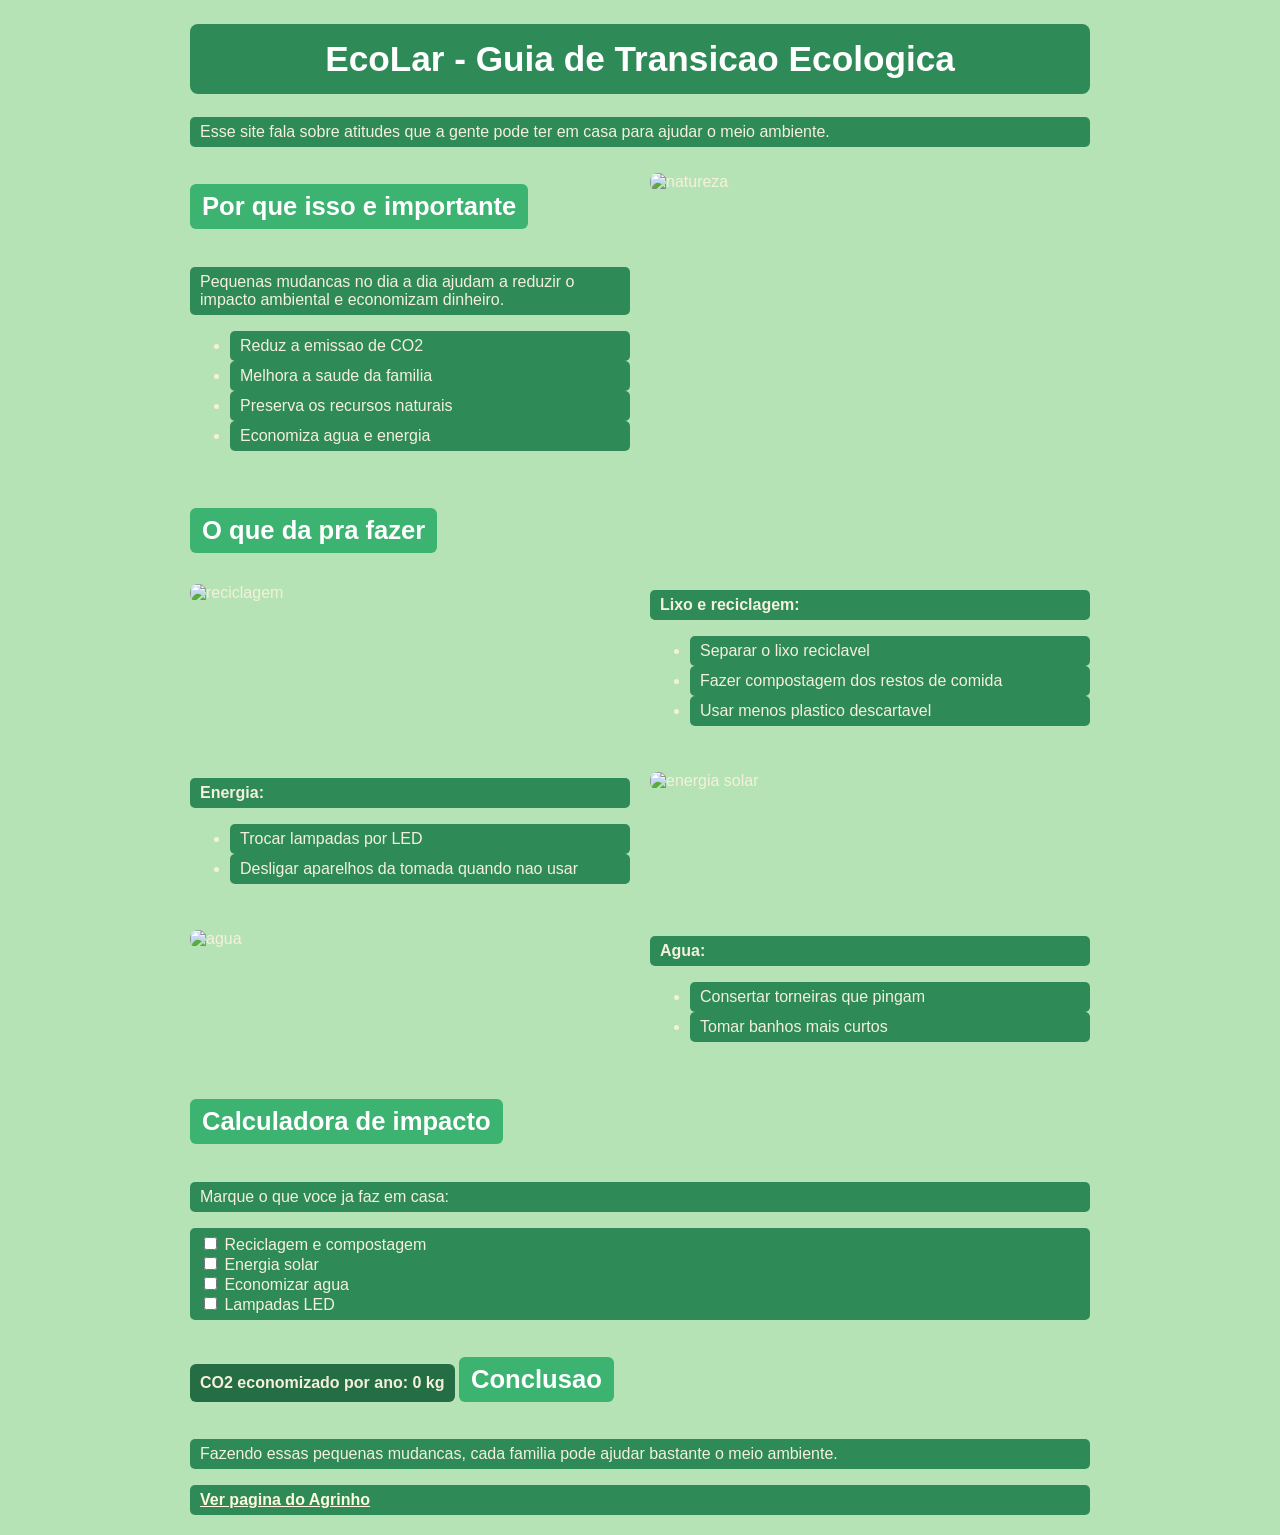
==== commit 944c31c1: "fdcgv" ====
--- a/index.html
+++ b/index.html
@@ -6,54 +6,88 @@
 </head>
 <body>
 
-<center><h1>EcoLar - Guia de Transicao Ecologica</h1></center>
+<div class="container">
+
+<h1>EcoLar - Guia de Transicao Ecologica</h1>
 
 <p>Esse site fala sobre atitudes que a gente pode ter em casa para ajudar o meio ambiente.</p>
 
-<h2>Por que isso e importante</h2>
-<p>Pequenas mudancas no dia a dia ajudam a reduzir o impacto ambiental e economizam dinheiro.</p>
-<ul>
-<li>Reduz a emissao de CO2</li>
-<li>Melhora a saude da familia</li>
-<li>Preserva os recursos naturais</li>
-<li>Economiza agua e energia</li>
-</ul>
+<div class="row">
+  <div class="col">
+    <h2>Por que isso e importante</h2>
+    <p>Pequenas mudancas no dia a dia ajudam a reduzir o impacto ambiental e economizam dinheiro.</p>
+    <ul>
+      <li>Reduz a emissao de CO2</li>
+      <li>Melhora a saude da familia</li>
+      <li>Preserva os recursos naturais</li>
+      <li>Economiza agua e energia</li>
+    </ul>
+  </div>
+  <div class="col">
+    <img src="https://images.unsplash.com/photo-1466611653911-95081537e5b7?q=80&w=600&auto=format&fit=crop" alt="natureza">
+  </div>
+</div>
 
 <h2>O que da pra fazer</h2>
 
-<p><b>Lixo e reciclagem:</b></p>
-<ul>
-<li>Separar o lixo reciclavel</li>
-<li>Fazer compostagem dos restos de comida</li>
-<li>Usar menos plastico descartavel</li>
-</ul>
+<div class="row">
+  <div class="col">
+    <img src="https://images.unsplash.com/photo-1532996122724-e3c354a0b15b?q=80&w=600&auto=format&fit=crop" alt="reciclagem">
+  </div>
+  <div class="col">
+    <p><b>Lixo e reciclagem:</b></p>
+    <ul>
+      <li>Separar o lixo reciclavel</li>
+      <li>Fazer compostagem dos restos de comida</li>
+      <li>Usar menos plastico descartavel</li>
+    </ul>
+  </div>
+</div>
 
-<p><b>Energia:</b></p>
-<ul>
-<li>Trocar lampadas por LED</li>
-<li>Desligar aparelhos da tomada quando nao usar</li>
-</ul>
+<div class="row">
+  <div class="col">
+    <p><b>Energia:</b></p>
+    <ul>
+      <li>Trocar lampadas por LED</li>
+      <li>Desligar aparelhos da tomada quando nao usar</li>
+    </ul>
+  </div>
+  <div class="col">
+    <img src="https://images.unsplash.com/photo-1509391366360-2e959784a276?q=80&w=600&auto=format&fit=crop" alt="energia solar">
+  </div>
+</div>
 
-<p><b>Agua:</b></p>
-<ul>
-<li>Consertar torneiras que pingam</li>
-<li>Tomar banhos mais curtos</li>
-</ul>
+<div class="row">
+  <div class="col">
+    <img src="https://images.unsplash.com/photo-1519681393784-d120267933ba?q=80&w=600&auto=format&fit=crop" alt="agua">
+  </div>
+  <div class="col">
+    <p><b>Agua:</b></p>
+    <ul>
+      <li>Consertar torneiras que pingam</li>
+      <li>Tomar banhos mais curtos</li>
+    </ul>
+  </div>
+</div>
 
 <h2>Calculadora de impacto</h2>
 <p>Marque o que voce ja faz em casa:</p>
 
+<p>
 <input type="checkbox" class="calc" data-co2="120"> Reciclagem e compostagem<br>
 <input type="checkbox" class="calc" data-co2="800"> Energia solar<br>
 <input type="checkbox" class="calc" data-co2="30"> Economizar agua<br>
-<input type="checkbox" class="calc" data-co2="90"> Lampadas LED<br>
+<input type="checkbox" class="calc" data-co2="90"> Lampadas LED
+</p>
 
-<p>CO2 economizado por ano: <span id="resultado">0</span> kg</p>
+<p class="resultado">CO2 economizado por ano: <span id="resultado">0</span> kg</p>
 
 <h2>Conclusao</h2>
 <p>Fazendo essas pequenas mudancas, cada familia pode ajudar bastante o meio ambiente.</p>
 
 <p><a href="agrinho.html">Ver pagina do Agrinho</a></p>
+
+</div>
 
 <script>
 var checks = document.querySelectorAll('.calc');
--- a/style.css
+++ b/style.css
@@ -1,13 +1,72 @@
 body {
-  background-color: #f5f0dc;
+  background-color: #b6e3b6;
   font-family: Arial, sans-serif;
   margin: 20px;
+  color: #f5f0dc;
 }
 
 h1 {
-  color: darkgreen;
+  background-color: #2e8b57;
+  color: white;
+  font-size: 2.2rem;
+  text-align: center;
+  padding: 15px;
+  border-radius: 8px;
 }
 
 h2 {
-  color: darkgreen;
+  background-color: #3cb371;
+  color: white;
+  font-size: 1.6rem;
+  padding: 8px 12px;
+  border-radius: 6px;
+  display: inline-block;
+}
+
+p, li {
+  color: #f5f0dc;
+  background-color: #2e8b57;
+  padding: 6px 10px;
+  border-radius: 5px;
+  font-size: 1rem;
+}
+
+.row {
+  display: flex;
+  gap: 20px;
+  flex-wrap: wrap;
+  align-items: flex-start;
+  margin-bottom: 20px;
+}
+
+.col {
+  flex: 1;
+  min-width: 250px;
+}
+
+img {
+  width: 100%;
+  max-width: 300px;
+  border-radius: 8px;
+  display: block;
+  margin: 10px 0;
+}
+
+.container {
+  max-width: 900px;
+  margin: 0 auto;
+}
+
+a {
+  color: #fff8dc;
+  font-weight: bold;
+}
+
+.resultado {
+  background-color: #256d45;
+  color: #f5f0dc;
+  padding: 10px;
+  border-radius: 6px;
+  font-weight: bold;
+  display: inline-block;
 }
